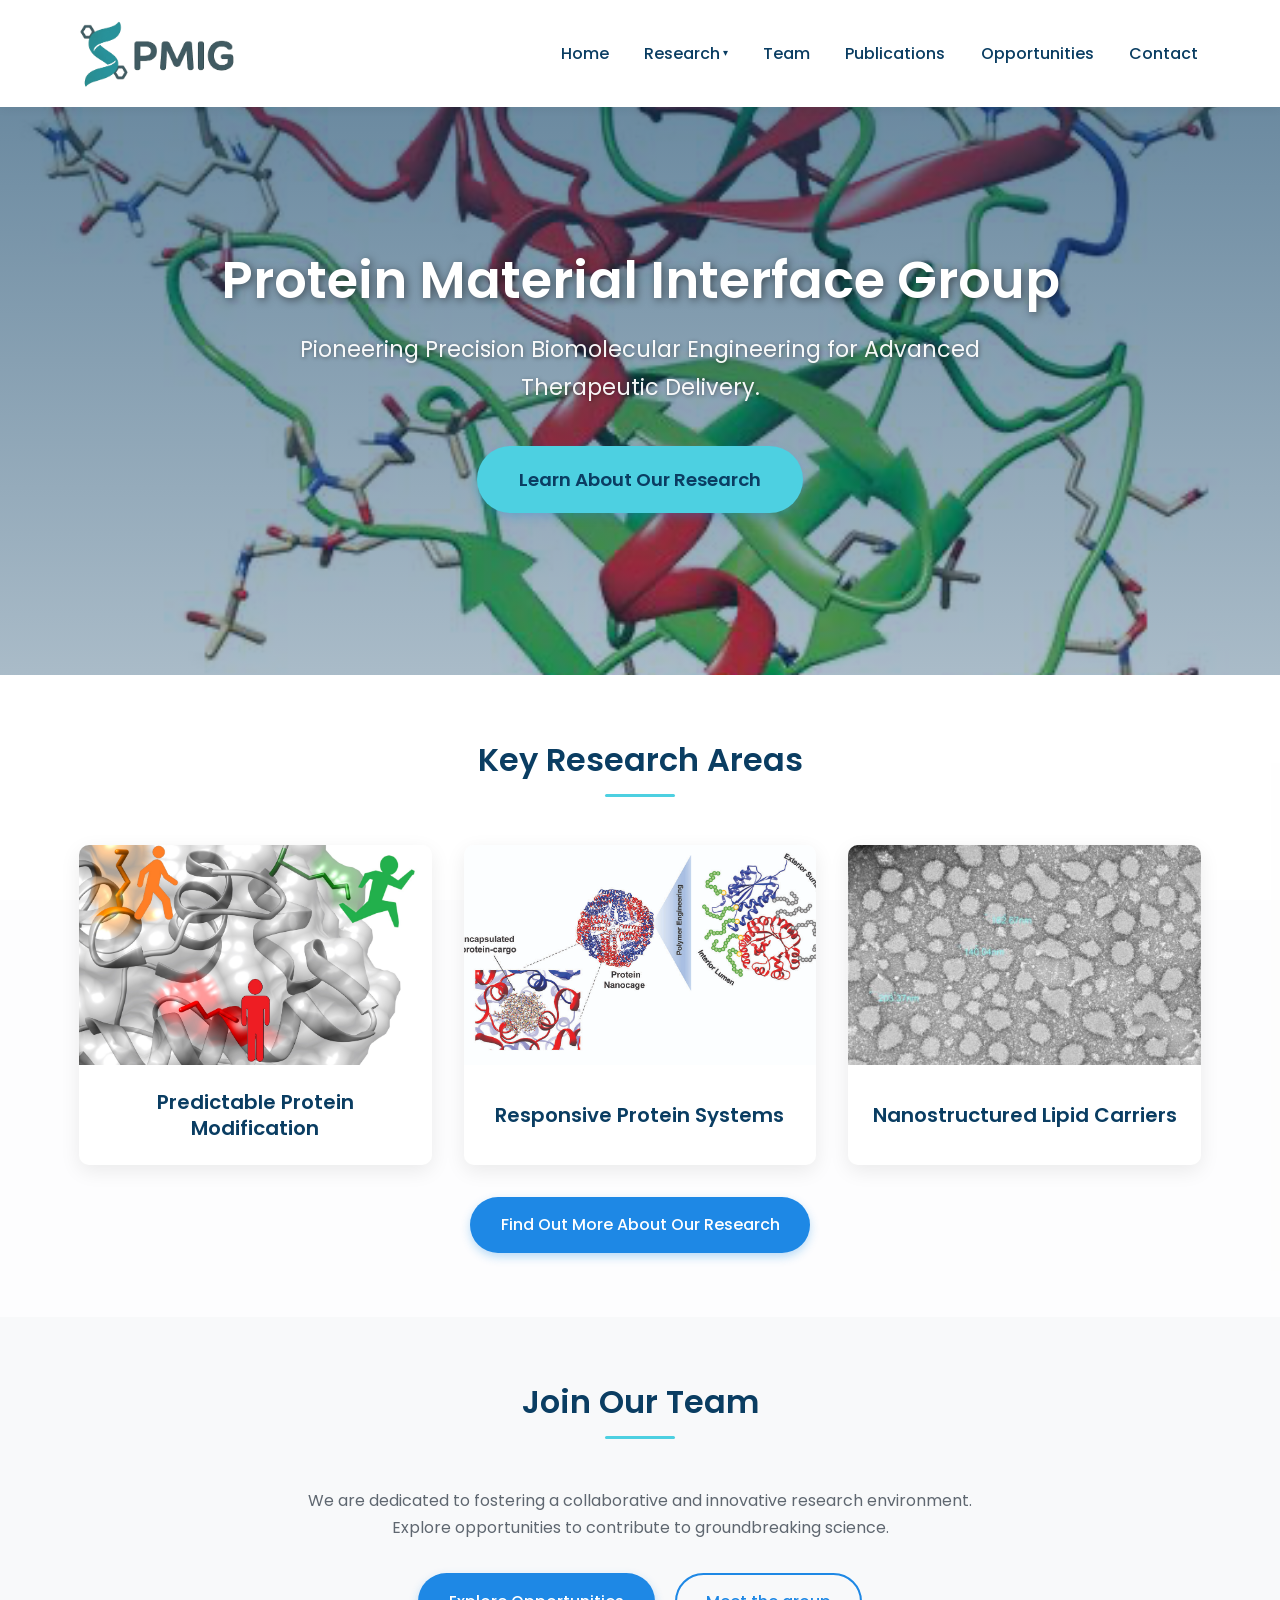
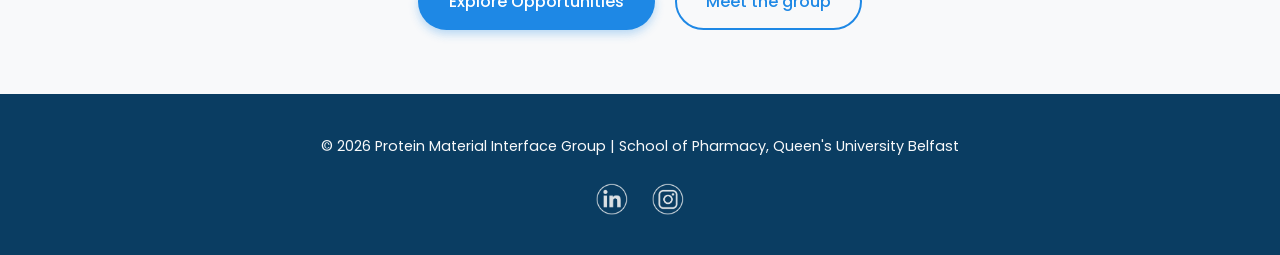
==== index.html @ e88951de "Update index.html" ====
<!DOCTYPE html>
<html lang="en">
<head>
    <meta charset="UTF-8">
    <meta name="viewport" content="width=device-width, initial-scale=1.0">
    <title>Protein Material Interface Group</title>
    <link href="https://fonts.googleapis.com/css2?family=Poppins:wght@400;500;600;700&display=swap" rel="stylesheet">
    
   <link rel="shortcut icon" type="image/ico" href="images/favicon.ico"/>
    
    <link rel="stylesheet" href="style.css">
</head>
<body class="homepage-body">
    <header class="site-header">
    <div class="container">
        <a href="index.html" class="logo">
    <img src="images/PMIG Logo Colour.png" alt="PMIG - Protein-Material Interface Group Logo">
</a>
        <nav class="main-nav">
    <ul>
        <li><a href="index.html">Home</a></li>
        <li class="nav-item-has-dropdown">
            <a href="research/index.html">Research <span class="dropdown-arrow">▾</span></a>
            <ul class="dropdown-menu">
                <li><a href="research/collaborations.html">Collaborations</a></li>
            </ul>
        </li>
        <li><a href="team.html">Team</a></li>
        <li><a href="publications.html">Publications</a></li>
        <li><a href="opportunities.html">Opportunities</a></li>
        <li><a href="contact.html">Contact</a></li>
    </ul>
</nav>
        <button class="mobile-menu-toggle" aria-label="Toggle menu" aria-expanded="false">☰</button>
    </div>
</header>

    <main>
        <section class="hero-landing">
            <div class="hero-landing-content container">
                <h1>Protein Material Interface Group</h1>
                <p>Pioneering Precision Biomolecular Engineering for Advanced Therapeutic Delivery.</p>
                <a href="research/index.html" class="btn hero-cta">Learn About Our Research</a>
            </div>
        </section>

        <section class="section research-highlights">
            <div class="container">
                <h2 class="section-title">Key Research Areas</h2>
                <div class="grid grid-cols-3 research-highlight-grid">
                    <div class="research-highlight-card">
                        <img src="images/research-highlight-bioconjugation.jpg" alt="Predictable Protein-Polymer Bioconjugation illustration">
                        <h3>Predictable Protein Modification</h3>
                    </div>
                    <div class="research-highlight-card">
                        <img src="images/research-highlight-responsive.jpg" alt="Responsive Protein Systems illustration">
                        <h3>Responsive Protein Systems</h3>
                    </div>
                    <div class="research-highlight-card">
                        <img src="images/research-highlight-nanocarriers.jpg" alt="Nanostructured Therapeutic Carriers illustration">
                        <h3>Nanostructured Lipid Carriers</h3>
                    </div>
                </div>
                <div class="text-center mt-2">
                    <a href="research/index.html" class="btn">Find Out More About Our Research</a>
                </div>
            </div>
        </section>
        
        <section class="section section-bg-alt">
            <div class="container text-center">
                <h2 class="section-title">Join Our Team</h2>
                <p style="max-width: 700px; margin-left: auto; margin-right: auto; margin-bottom: 2rem;">
                    We are dedicated to fostering a collaborative and innovative research environment. Explore opportunities to contribute to groundbreaking science.
                </p>
                <a href="opportunities.html" class="btn">Explore Opportunities</a>
                <a href="team.html" class="btn btn-outline" style="margin-left: 1rem;">Meet the group</a>
            </div>
        </section>


    </main>

    <footer class="site-footer">
    <div class="container">
        <p>© <span id="currentYear"></span> Protein Material Interface Group | School of Pharmacy, Queen's University Belfast</p>
        <div class="social-links">
            <a href="https://www.linkedin.com/in/sheilizacarmali/" target="_blank" rel="noopener noreferrer" aria-label="LinkedIn Profile">
                <img src="images/linkedin.png" alt="LinkedIn">
            </a>
            <a href="https://www.instagram.com/" target="_blank" rel="noopener noreferrer" aria-label="Instagram Profile">
                <img src="images/instagram.png" alt="Instagram">
            </a>
            <!-- Add more social links here if needed -->
        </div>
    </div>
</footer>
    <script src="script.js"></script>
    <script>document.getElementById('currentYear').textContent = new Date().getFullYear();</script>
</body>
</html>
---- style.css ----
/* --- Global Styles --- */
:root {
    --primary-color: #0a3d62; /* Deep, sophisticated blue */
    --secondary-color: #1e88e5; /* Brighter blue for accents and links */
    --accent-color: #4dd0e1; /* Light, vibrant teal for highlights */
    --light-bg: #f8f9fa;
    --dark-text: #343a40;
    --medium-text: #5f6770;
    --light-text: #ffffff;
    --border-color: #e0e0e0;
    --card-shadow: 0 6px 20px rgba(0, 0, 0, 0.08);
    --card-hover-shadow: 0 10px 30px rgba(0, 0, 0, 0.12);
    --font-main: 'Poppins', 'Segoe UI', Tahoma, Geneva, Verdana, sans-serif;
}

* {
    margin: 0;
    padding: 0;
    box-sizing: border-box;
}

html {
    scroll-behavior: smooth;
    font-size: 16px; /* Base font size */
}

body {
    font-family: var(--font-main);
    line-height: 1.7;
    color: var(--dark-text);
    background-color: var(--light-bg); /* Default background for most pages */
    display: flex;
    flex-direction: column;
    min-height: 100vh;
}

.container {
    width: 90%;
    max-width: 1200px;
    margin: 0 auto;
    padding: 0 15px;
}

h1, h2, h3, h4 {
    color: var(--primary-color);
    margin-bottom: 1rem;
    line-height: 1.3;
    font-weight: 600;
}

h1 { font-size: 2.8rem; }
h2 { font-size: 2.2rem; }
h3 { font-size: 1.6rem; }
h4 { font-size: 1.2rem; }

p {
    margin-bottom: 1rem;
    color: var(--medium-text);
}

a {
    color: var(--secondary-color);
    text-decoration: none;
    transition: color 0.3s ease;
}

a:hover {
    color: var(--accent-color);
}

ul {
    list-style: none;
}

img {
    max-width: 100%;
    height: auto;
    display: block;
}

.btn {
    display: inline-block;
    padding: 0.8rem 1.8rem;
    background-color: var(--secondary-color);
    color: var(--light-text);
    border-radius: 50px;
    font-weight: 500;
    transition: background-color 0.3s ease, transform 0.2s ease, box-shadow 0.2s ease;
    box-shadow: 0 4px 10px rgba(30, 136, 229, 0.3);
    border: 2px solid transparent;
}

.btn:hover {
    background-color: var(--accent-color);
    color: var(--primary-color);
    transform: translateY(-2px);
    box-shadow: 0 6px 15px rgba(77, 208, 225, 0.4);
}

.btn-outline {
    background-color: transparent;
    color: var(--secondary-color);
    border: 2px solid var(--secondary-color);
    box-shadow: none;
}
.btn-outline:hover {
    background-color: var(--secondary-color);
    color: var(--light-text);
    border-color: var(--secondary-color);
}

/* --- Page Specific Body Backgrounds --- */
body.homepage-body {
    background-image: url('page-background.jpg');
    background-size: cover;
    background-position: center center;
    background-attachment: fixed;
    background-repeat: no-repeat;
}
body.homepage-body::before {
    content: '';
    position: fixed;
    top: 0; left: 0; right: 0; bottom: 0;
    background-color: rgba(255, 255, 255, 0.85);
    z-index: -1;
}

body.team-page-body {
    background-image: url('team-page-background.jpg');
    background-size: cover;
    background-position: center center;
    background-attachment: fixed;
    background-repeat: no-repeat;
}
body.team-page-body::before {
    content: '';
    position: fixed;
    top: 0; left: 0; right: 0; bottom: 0;
    background-color: rgba(255, 255, 255, 0.5); /* Slightly different opacity for variety */
    z-index: -1;
}

body.collaborations-page-body {
    /* background-image: url('collaborations-bg.jpg'); */ /* Example, enable if needed */
    /* background-size: cover; */
    /* background-position: center; */
    /* background-attachment: fixed; */
}
/* body.collaborations-page-body::before {
    content: '';
    position: fixed;
    top: 0; left: 0; right: 0; bottom: 0;
    background-color: rgba(255, 255, 255, 0.92); 
    z-index: -1;
} */


/* --- Header --- */
.site-header {
    background-color: var(--light-text);
    padding: 1rem 0;
    position: fixed;
    top: 0;
    left: 0;
    width: 100%;
    z-index: 1000;
    box-shadow: 0 2px 10px rgba(0, 0, 0, 0.05);
    transition: padding 0.3s ease, background-color 0.3s ease;
}

.site-header.scrolled {
    padding: 0.75rem 0;
    background-color: rgba(255, 255, 255, 0.95);
    backdrop-filter: blur(5px);
}

.site-header .container {
    display: flex;
    justify-content: space-between;
    align-items: center;
}

.logo {
    /* Remove text-specific styles if any were there before */
    /* font-size: 1.8rem; */ /* No longer needed for image */
    /* font-weight: 700; */   /* No longer needed for image */
    /* color: var(--primary-color); */ /* No longer needed for image */
    
    display: inline-block; /* Or block, or flex depending on desired behavior */
    text-decoration: none; /* Ensure no underline on the link */
    flex-shrink: 0; /* Prevent logo from shrinking if in a flex container */
}

.logo img {
    height: 75px; /* SET YOUR DESIRED LOGO HEIGHT HERE */
    width: auto;   /* Let width adjust automatically to maintain aspect ratio */
    display: block; /* Removes any extra space below the image if it's inline */
    vertical-align: middle; /* Good practice if there was text next to it, less critical here */
}

/* --- Main Navigation & Dropdown --- */
.main-nav ul {
    display: flex;
    gap: 1.8rem; /* Adjusted gap for potentially more items */
    align-items: center;
    list-style: none;
    padding: 0;
    margin: 0;
}

.main-nav li {
    position: relative; /* For dropdown positioning */
}

.main-nav a {
    font-weight: 500;
    color: var(--primary-color);
    padding: 0.5rem 0.2rem; /* Slight horizontal padding for main links */
    position: relative;
    text-decoration: none;
}

.nav-item-has-dropdown > a { /* Target only the parent link of a dropdown */
    display: flex;
    align-items: center;
}

.dropdown-arrow {
    font-size: 0.65em; /* Smaller arrow */
    margin-left: 0.3em;
    transition: transform 0.3s ease;
    line-height: 1; /* Ensure it doesn't affect line height */
}

.main-nav a::after {
    content: '';
    position: absolute;
    bottom: 0;
    left: 0;
    width: 0;
    height: 2px;
    background-color: var(--accent-color);
    transition: width 0.3s ease;
}

.main-nav a:hover::after,
.main-nav a.active::after {
    width: 100%;
}
.main-nav a.active {
    color: var(--secondary-color);
}

.dropdown-menu {
    display: none; /* Hidden by default */
    position: absolute;
    top: 100%; /* Position below the parent li */
    left: 0;
    background-color: var(--light-text);
    min-width: 220px; /* Adjust width as needed */
    box-shadow: 0 5px 15px rgba(0, 0, 0, 0.08);
    border-radius: 0 0 6px 6px;
    z-index: 1001;
    padding: 0.5rem 0;
    list-style: none;
    opacity: 0;
    transform: translateY(8px); /* Start slightly below for effect */
    visibility: hidden;
    transition: opacity 0.25s ease-out, transform 0.25s ease-out, visibility 0s 0.25s;
}

.nav-item-has-dropdown:hover .dropdown-menu,
.nav-item-has-dropdown:focus-within .dropdown-menu {
    display: block; /* Or keep using visibility if you prefer */
    opacity: 1;
    transform: translateY(0);
    visibility: visible;
    transition-delay: 0s;
}

.nav-item-has-dropdown:hover .dropdown-arrow {
    transform: rotate(180deg);
}

.dropdown-menu li {
    width: 100%;
}

.dropdown-menu a {
    display: block;
    padding: 0.7rem 1.2rem;
    color: var(--primary-color);
    font-weight: 500;
    white-space: nowrap;
    transition: background-color 0.2s ease, color 0.2s ease;
}
.dropdown-menu a:hover {
    background-color: var(--light-bg);
    color: var(--secondary-color);
}
.dropdown-menu a::after { /* Remove main nav underline effect from dropdown links */
    display: none;
}

.mobile-menu-toggle {
    display: none;
    font-size: 1.8rem;
    color: var(--primary-color);
    background: none;
    border: none;
    cursor: pointer;
}

/* --- Main Content Area --- */
main {
    flex-grow: 1;
    padding-top: 85px; /* Slightly increased to ensure clearance from fixed header */
}

.page-title {
    font-size: 2.5rem;
    color: var(--primary-color);
    text-align: center;
    margin-bottom: 1rem;
    padding-top: 2rem;
}
.page-subtitle {
    text-align: center;
    color: var(--medium-text);
    font-size: 1.1rem;
    max-width: 700px;
    margin: 0 auto 3rem auto; /* Reduced bottom margin */
}

.section {
    padding: 4rem 0;
}
.section-bg {
    background-color: #ffffff;
}
.section-bg-alt {
    background-color: rgba(248, 249, 250, 0.92);
}

.section-title {
    text-align: center;
    margin-bottom: 3rem;
    position: relative;
    padding-bottom: 1rem;
    font-size: 2rem;
}
.section-title::after {
    content: '';
    position: absolute;
    bottom: 0;
    left: 50%;
    transform: translateX(-50%);
    width: 70px;
    height: 3px;
    background-color: var(--accent-color);
    border-radius: 2px;
}

/* --- Footer --- */
.site-footer {
    background-color: var(--primary-color);
    color: var(--light-bg);
    padding: 2.5rem 0;
    text-align: center;
}
.site-footer p {
    color: var(--light-bg);
    margin-bottom: 0.5rem;
    font-size: 0.9rem;
}
.site-footer a {
    color: var(--accent-color);
    text-decoration: none;
}
.site-footer a:hover {
    color: var(--light-text);
    text-decoration: underline;
}
.social-links {
    margin-top: 1.5rem;
    display: flex;
    justify-content: center;
    align-items: center;
    gap: 1.5rem;
}
.social-links a {
    display: inline-block;
    transition: transform 0.3s ease, opacity 0.3s ease;
    opacity: 0.9;
}
.social-links a:hover {
    transform: scale(1.1);
    opacity: 1;
    text-decoration: none;
}
.social-links img {
    width: 32px;
    height: 32px;
    vertical-align: middle;
}

/* --- Homepage Specific --- */
.hero-landing {
    height: 75vh;
    min-height: 500px;
    background-image: url('images/banner.png');
    background-size: cover;
    background-position: center center;
    display: flex;
    align-items: center;
    justify-content: center;
    text-align: center;
    position: relative;
    color: var(--light-text);
    margin-top: -85px; /* Match main's padding-top */
    padding-top: 85px; /* Match main's padding-top */
}
.hero-landing::after {
    content: '';
    position: absolute;
    top: 0; left: 0; right: 0; bottom: 0;
    background: linear-gradient(rgba(10, 61, 98, 0.65), rgba(10, 61, 98, 0.35));
    z-index: 1;
}
.hero-landing-content {
    position: relative;
    z-index: 2;
    padding: 2rem;
}
.hero-landing h1 {
    font-size: 3.2rem;
    color: var(--light-text);
    text-shadow: 2px 2px 8px rgba(0, 0, 0, 0.5);
    margin-bottom: 1rem;
}
.hero-landing p {
    font-size: 1.4rem;
    color: rgba(255, 255, 255, 0.95);
    text-shadow: 1px 1px 4px rgba(0, 0, 0, 0.4);
    margin-bottom: 2.5rem;
    max-width: 750px;
    margin-left: auto;
    margin-right: auto;
}
.hero-cta {
    padding: 1rem 2.5rem;
    font-size: 1.15rem;
    background-color: var(--accent-color);
    color: var(--primary-color);
    font-weight: 600;
}
.hero-cta:hover {
    background-color: var(--light-text);
    box-shadow: 0 8px 20px rgba(255, 255, 255, 0.3);
}

.research-highlights {
    padding: 4rem 0;
    background-color: rgba(255, 255, 255, 0.7);
}
.research-highlights .section-title { margin-bottom: 3rem; }
.research-highlight-grid { gap: 2rem; }
.research-highlight-card {
    background-color: #fff;
    border-radius: 10px;
    text-align: center;
    padding: 0;
    box-shadow: var(--card-shadow);
    transition: transform 0.3s ease, box-shadow 0.3s ease;
    overflow: hidden;
    display: flex;
    flex-direction: column;
}
.research-highlight-card:hover {
    transform: translateY(-8px);
    box-shadow: var(--card-hover-shadow);
}
.research-highlight-card img {
    width: 100%;
    height: 220px;
    object-fit: cover;
}
.research-highlight-card h3 {
    color: var(--primary-color);
    font-size: 1.25rem;
    padding: 1.5rem 1rem;
    margin: 0;
    flex-grow: 1;
    display: flex;
    align-items: center;
    justify-content: center;
    min-height: 80px;
}
.research-highlights .btn-primary-outline {
    padding: 0.9rem 2.2rem;
    font-size: 1.05rem;
    border-color: var(--primary-color);
    color: var(--primary-color);
    font-weight: 500;
}
.research-highlights .btn-primary-outline:hover {
    background-color: var(--primary-color);
    color: var(--light-text);
}

/* --- Funders Section --- */
.funders-section {
    padding-top: 1rem;
    padding-bottom: 3rem;
}
.funders-section .section-title { margin-bottom: 1rem; }
.funder-logos {
    display: flex;
    flex-wrap: wrap;
    justify-content: center;
    align-items: center;
    gap: 2.5rem;
    margin-top: 2rem;
}
.funder-logo-item img {
    max-height: 70px;
    max-width: 180px;
    width: auto;
    height: auto;
    opacity: 0.85;
    transition: opacity 0.3s ease, transform 0.3s ease;
}
.funder-logo-item a:hover img, .funder-logo-item img:hover {
    opacity: 1;
    transform: scale(1.05);
}

/* --- Cards (General) --- */
.card {
    background-color: #fff;
    border-radius: 10px;
    box-shadow: var(--card-shadow);
    padding: 2rem;
    transition: transform 0.3s ease, box-shadow 0.3s ease;
    height: 100%;
    display: flex; /* Added for consistent internal flex behavior */
    flex-direction: column; /* Added for consistent internal flex behavior */
}
.card:hover {
    transform: translateY(-5px);
    box-shadow: var(--card-hover-shadow);
}
.card h3 { color: var(--secondary-color); margin-top: 0; }

/* --- Grid Layout (General) --- */
.grid { display: grid; gap: 2rem; }
.grid-cols-1 { grid-template-columns: 1fr; }
.grid-cols-2 { grid-template-columns: repeat(2, 1fr); }
.grid-cols-3 { grid-template-columns: repeat(3, 1fr); }

/* --- Research Page Specific --- */
.research-area {
    margin-bottom: 1.5rem; /* Reduced margin */
    padding: 2rem;
    background-color: #fff;
    border-radius: 8px;
    box-shadow: var(--card-shadow);
}
.research-area h3 {
    color: var(--secondary-color);
    border-bottom: 2px solid var(--accent-color);
    padding-bottom: 0.5rem;
    margin-bottom: 1.5rem;
}
.research-area ul { list-style: disc; padding-left: 1.5rem; }
.research-area li { margin-bottom: 0.5rem; color: var(--medium-text); }

/* --- Team Page Specific --- */
.pi-section-wrapper {
    position: relative;
    margin-bottom: 0rem;
    margin-top: -10rem; /* Reduced margin */
}
.pi-banner {
    height: 250px;
    background-image: url('pi_profile_banner.jpg');
    background-size: cover;
    background-position: center;
    border-radius: 12px;
    margin-bottom: -100px;
}
.pi-card-container {
    display: flex;
    justify-content: center;
    position: relative;
    padding: 0 1rem;
}
.team-member-card.pi-profile {
    background-color: #fff;
    border-radius: 10px;
    box-shadow: 0 10px 30px rgba(0, 0, 0, 0.1);
    padding: 2rem;
    display: flex;
    flex-direction: column;
    align-items: center;
    text-align: center;
    max-width: 900px;
    width: 90%;
    border: 1px solid var(--border-color);
}
.pi-profile-image {
    width: 180px; height: 180px;
    border-radius: 50%;
    object-fit: cover;
    border: 5px solid var(--light-text);
    box-shadow: 0 4px 15px rgba(0,0,0,0.15);
    margin-bottom: 1.5rem;
    flex-shrink: 0;
}
.pi-profile-details { width: 100%; }
.pi-profile-details h3 { color: var(--primary-color); margin-bottom: 0.5rem; }
.pi-profile-details .role {
    color: var(--secondary-color);
    font-weight: 500;
    margin-bottom: 1rem;
    font-size: 1.1rem;
}
.pi-profile-details p { text-align: left; margin-bottom: 0.8rem; }
.pi-profile-details p strong { color: var(--primary-color); }

.section-title-left-aligned {
    text-align: left;
    font-size: 1.8rem;
    padding-bottom: 0.8rem;
    margin-bottom: 2rem;
    position: relative;
}
.section-title-left-aligned::after {
    content: '';
    position: absolute;
    bottom: 0; left: 0;
    transform: translateX(0);
    width: 60px; height: 3px;
    background-color: var(--accent-color);
    border-radius: 2px;
}

.team-grid {} /* Uses general .grid */
.team-member-card {
    /* Basic styles are from .card */
    text-align: center; /* Ensures content within is centered if not overridden */
}
.team-member-card img { /* For PhD, Visitor, Alumni images */
    width: 150px; height: 150px;
    border-radius: 50%;
    object-fit: cover;
    margin: 0 auto 1.2rem auto;
    border: 3px solid var(--accent-color);
}
.team-member-card h4 { /* Name */
    color: var(--primary-color);
    font-size: 1.2rem;
    margin-bottom: 0.3rem;
}
.team-member-card .role {
    color: var(--secondary-color);
    font-style: italic;
    font-size: 0.95rem;
    margin-bottom: 0.8rem;
}
.team-member-card p:not(.role) { /* Description */
    font-size: 0.9rem;
    color: var(--medium-text);
    flex-grow: 1;
    margin-bottom: 0;
}
.alumni-card .role { font-size: 0.9rem; color: var(--medium-text); font-style: normal; }
.alumni-card p:not(.role) { font-size: 0.85rem; }

.placeholder-card {
    display: flex;
    align-items: center;
    justify-content: center;
    color: var(--medium-text);
    font-style: italic;
    border: 2px dashed var(--border-color);
    background-color: var(--light-bg);
    min-height: 250px;
}
.placeholder-card p { color: var(--medium-text); }

/* --- Publications Page Specific --- */
.publication-item {
    background-color: #fff;
    padding: 1.5rem 2rem;
    margin-bottom: 1.5rem;
    border-radius: 8px;
    border-left: 5px solid var(--secondary-color);
    box-shadow: var(--card-shadow);
    display: flex;
    gap: 1.5rem;
    align-items: flex-start;
}
.publication-item:hover { box-shadow: var(--card-hover-shadow); }
.publication-details { flex-grow: 1; flex-basis: 70%; }
.publication-item h4 { color: var(--primary-color); margin-bottom: 0.5rem; font-size: 1.2rem; }
.publication-authors { font-style: italic; color: var(--medium-text); margin-bottom: 0.25rem; font-size: 0.95rem; }
.publication-journal { font-weight: 600; color: var(--secondary-color); font-size: 1rem; margin-bottom: 0.75rem; }
.publication-year { font-weight: normal; color: var(--medium-text); font-size: 0.9rem; }
.publication-summary { font-size: 0.9rem; color: var(--dark-text); line-height: 1.6; margin-bottom: 0.75rem; }
.publication-link { display: inline-block; margin-top: 0.5rem; font-weight: 500; font-size: 0.9rem; }
.publication-image-placeholder {
    flex-shrink: 0;
    flex-basis: 25%;
    max-width: 200px;
    padding: 0.5rem;
    background-color: var(--light-bg);
    border-radius: 6px;
    border: 1px solid var(--border-color);
    display: flex;
    align-items: center;
    justify-content: center;
}
.publication-image-placeholder img { max-width: 100%; height: auto; border-radius: 4px; }

/* --- Collaborations Page Specific --- */
.collaboration-category-title { font-size: 1.8rem; margin-bottom: 2rem; }
.collaboration-grid {}
.collaboration-card { /* Inherits from .card */ }
.collaboration-card-header {
    display: flex;
    align-items: center;
    gap: 1.5rem;
    margin-bottom: 1.5rem;
    border-bottom: 1px solid var(--border-color);
    padding-bottom: 1.5rem;
}
.collaboration-logo {
    width: 80px; height: 80px;
    object-fit: contain;
    flex-shrink: 0;
    border-radius: 6px;
}
.collaboration-card-header h4 { color: var(--primary-color); font-size: 1.3rem; margin-bottom: 0.25rem; }
.collaboration-institution { font-size: 0.95rem; color: var(--secondary-color); font-style: italic; }
.collaboration-card-body { flex-grow: 1; display: flex; flex-direction: column; }
.collaboration-focus-title { font-weight: 600; color: var(--primary-color); margin-bottom: 0.5rem; font-size: 1rem; }
.collaboration-card-body p:not(.collaboration-focus-title) { font-size: 0.9rem; color: var(--medium-text); margin-bottom: 1rem; flex-grow: 1; }
.collaboration-card .btn-small {
    padding: 0.5rem 1.2rem;
    font-size: 0.85rem;
    margin-top: auto;
    align-self: flex-start;
}

/* --- Contact Page Specific --- */
.contact-grid { display: grid; grid-template-columns: repeat(auto-fit, minmax(300px, 1fr)); gap: 2rem; align-items: flex-start; }
.contact-details, .contact-form-container { background-color: #fff; padding: 2.5rem; border-radius: 8px; box-shadow: var(--card-shadow); }
.contact-details h3, .contact-form-container h3 { margin-top: 0; color: var(--secondary-color); font-size: 1.6rem; }
.contact-details ul li { margin-bottom: 1rem; display: flex; align-items: center; }
.contact-details ul li i { color: var(--accent-color); font-size: 1.5rem; margin-right: 1rem; width: 25px; text-align: center; }
.form-group { margin-bottom: 1.5rem; }
.form-group label { display: block; margin-bottom: 0.5rem; font-weight: 500; color: var(--primary-color); }
.form-group input, .form-group textarea {
    width: 100%; padding: 0.8rem 1rem;
    border: 1px solid var(--border-color);
    border-radius: 5px;
    font-family: var(--font-main); font-size: 1rem;
    transition: border-color 0.3s ease, box-shadow 0.3s ease;
}
.form-group input:focus, .form-group textarea:focus { outline: none; border-color: var(--secondary-color); box-shadow: 0 0 0 3px rgba(30, 136, 229, 0.15); }
.form-group textarea { min-height: 150px; resize: vertical; }

/* --- Utility Classes --- */
.text-center { text-align: center; }
.mb-0 { margin-bottom: 0 !important; }
.mt-2 { margin-top: 2rem !important; }

/* --- Responsive Design --- */
@media (max-width: 992px) {
    .grid-cols-3 { grid-template-columns: repeat(auto-fit, minmax(280px, 1fr)); }
    .hero-landing h1 { font-size: 2.8rem; }
    .hero-landing p { font-size: 1.2rem; }
    .pi-banner { height: 200px; margin-bottom: -80px; }
    .pi-profile-image { width: 150px; height: 150px; }
    .team-grid.grid-cols-3 { grid-template-columns: repeat(auto-fit, minmax(260px, 1fr)); }
}

@media (max-width: 768px) {
    html { font-size: 15px; }
    .grid-cols-2, .grid-cols-3 { grid-template-columns: 1fr; }
    
    .main-nav {
        display: none; flex-direction: column;
        position: absolute; top: 100%; left: 0;
        width: 100%;
        background-color: var(--light-text);
        box-shadow: 0 5px 10px rgba(0,0,0,0.1);
        padding: 1rem 0; border-top: 1px solid var(--border-color);
    }
    .main-nav.active { display: flex; }
    .main-nav ul { flex-direction: column; align-items: center; gap: 0; }
    .main-nav li { width: 100%; text-align: center; }
    .main-nav a { display: block; padding: 1rem; width: 100%; }
    .main-nav a::after { display: none; }
    .main-nav a:hover { background-color: var(--light-bg); }
    
    /* Mobile Dropdown Adjustments */
    .main-nav.active .nav-item-has-dropdown .dropdown-menu {
        position: static; display: block; opacity: 1; transform: none;
        box-shadow: none; border-radius: 0; min-width: auto;
        background-color: transparent; padding: 0 0 0 1rem; /* Indent */
    }
    .main-nav.active .nav-item-has-dropdown .dropdown-menu a {
        padding: 0.75rem 1rem; font-size: 0.95em; color: var(--medium-text);
    }
    .main-nav.active .nav-item-has-dropdown .dropdown-menu a:hover {
        color: var(--secondary-color); background-color: rgba(0,0,0,0.03);
    }
    .dropdown-arrow { /* Adjust or hide for mobile if needed */ }

    .mobile-menu-toggle { display: block; }

    .hero-landing { height: 65vh; min-height: 450px; }
    .hero-landing h1 { font-size: 2.2rem; }
    .hero-landing p { font-size: 1.1rem; }
    .research-highlight-card img { height: 200px; }
    .research-highlight-card h3 { font-size: 1.15rem; min-height: 70px; }

    .page-title { font-size: 2rem; }
    .page-subtitle { font-size: 1rem; }
    .section { padding: 3rem 0; }
    .section-title { font-size: 1.8rem; margin-bottom: 2rem;}
    
    .site-footer { padding: 2rem 0; }
    .social-links { margin-top: 1rem; gap: 1rem; }
    .social-links img { width: 28px; height: 28px; }
    
    .funder-logos { gap: 2rem; }
    .funder-logo-item img { max-height: 60px; max-width: 150px; }
    
    .pi-banner { height: 150px; margin-bottom: -60px; border-radius: 8px; }
    .team-member-card.pi-profile { width: 95%; padding: 1.5rem; }
    .pi-profile-image { width: 120px; height: 120px; border-width: 4px; }
    .pi-profile-details h3 { font-size: 1.5rem; }
    .pi-profile-details .role { font-size: 1rem; }
    .team-grid { grid-template-columns: 1fr; }
    .team-member-card img { width: 130px; height: 130px; }
    .section-title-left-aligned { font-size: 1.6rem; }

    .publication-item { flex-direction: column; gap: 1rem; padding: 1.2rem 1.5rem; }
    .publication-details { flex-basis: auto; }
    .publication-image-placeholder { flex-basis: auto; max-width: 100%; align-self: center; width: 70%; }
    .publication-item h4 { font-size: 1.1rem; }

    .collaboration-card-header { flex-direction: column; align-items: flex-start; text-align: left; gap: 0.75rem; }
    .collaboration-logo { width: 70px; height: 70px; margin-bottom: 0.5rem; }
    .collaboration-card-header h4 { font-size: 1.2rem; }
    .collaboration-grid { grid-template-columns: 1fr; }

    .contact-grid { grid-template-columns: 1fr; }
}

@media (max-width: 480px) { /* Very small screens */
    .funder-logos { gap: 1.5rem; flex-direction: column; }
    .funder-logo-item img { max-height: 50px; }
}
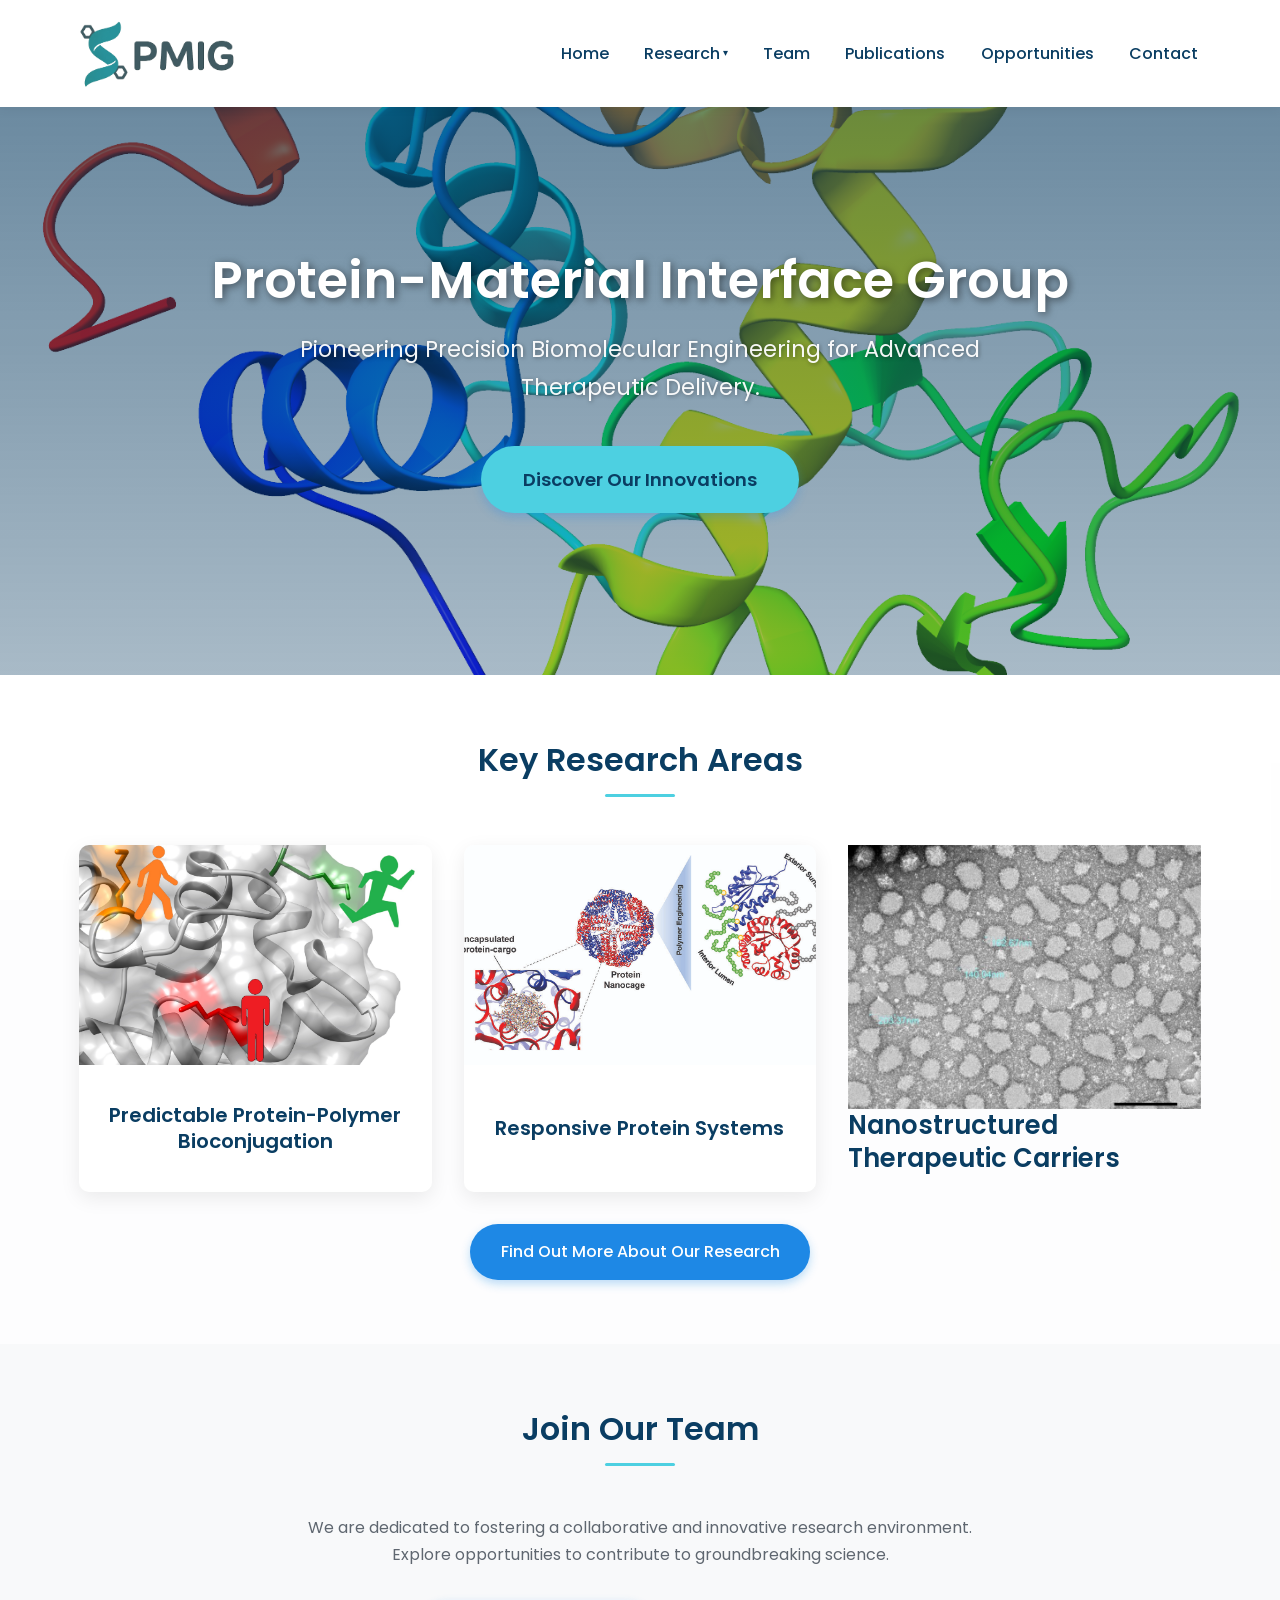
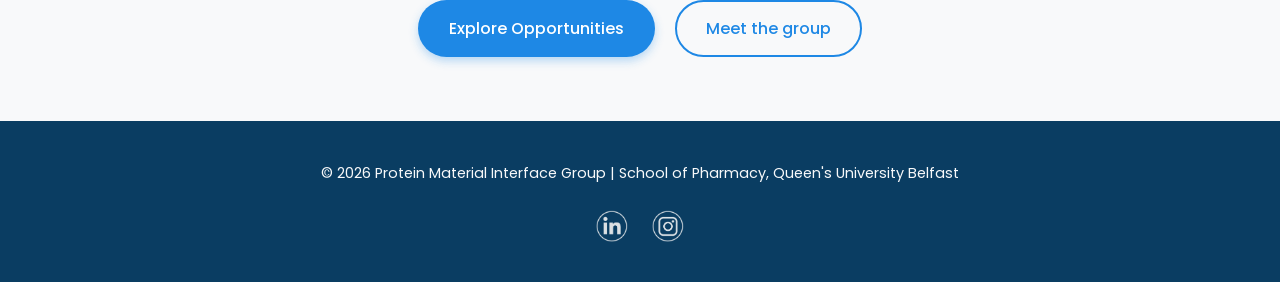
==== commit 04e80f8c: "updated banner" ====
--- a/index.html
+++ b/index.html
@@ -3,7 +3,7 @@
 <head>
     <meta charset="UTF-8">
     <meta name="viewport" content="width=device-width, initial-scale=1.0">
-    <title>Protein Material Interface Group</title>
+    <title>Protein-Material Interface Group</title>
     <link href="https://fonts.googleapis.com/css2?family=Poppins:wght@400;500;600;700&display=swap" rel="stylesheet">
     
    <link rel="shortcut icon" type="image/ico" href="images/favicon.ico"/>
@@ -38,9 +38,9 @@
     <main>
         <section class="hero-landing">
             <div class="hero-landing-content container">
-                <h1>Protein Material Interface Group</h1>
+                <h1>Protein-Material Interface Group</h1>
                 <p>Pioneering Precision Biomolecular Engineering for Advanced Therapeutic Delivery.</p>
-                <a href="research/index.html" class="btn hero-cta">Learn About Our Research</a>
+                <a href="research/index.html" class="btn hero-cta">Discover Our Innovations</a>
             </div>
         </section>
 
@@ -50,15 +50,15 @@
                 <div class="grid grid-cols-3 research-highlight-grid">
                     <div class="research-highlight-card">
                         <img src="images/research-highlight-bioconjugation.jpg" alt="Predictable Protein-Polymer Bioconjugation illustration">
-                        <h3>Predictable Protein Modification</h3>
+                        <h3>Predictable Protein-Polymer Bioconjugation</h3>
                     </div>
                     <div class="research-highlight-card">
                         <img src="images/research-highlight-responsive.jpg" alt="Responsive Protein Systems illustration">
                         <h3>Responsive Protein Systems</h3>
                     </div>
-                    <div class="research-highlight-card">
+                    <div class="images/research-highlight-card">
                         <img src="images/research-highlight-nanocarriers.jpg" alt="Nanostructured Therapeutic Carriers illustration">
-                        <h3>Nanostructured Lipid Carriers</h3>
+                        <h3>Nanostructured Therapeutic Carriers</h3>
                     </div>
                 </div>
                 <div class="text-center mt-2">
@@ -98,4 +98,4 @@
     <script src="script.js"></script>
     <script>document.getElementById('currentYear').textContent = new Date().getFullYear();</script>
 </body>
-</html>
+</html>
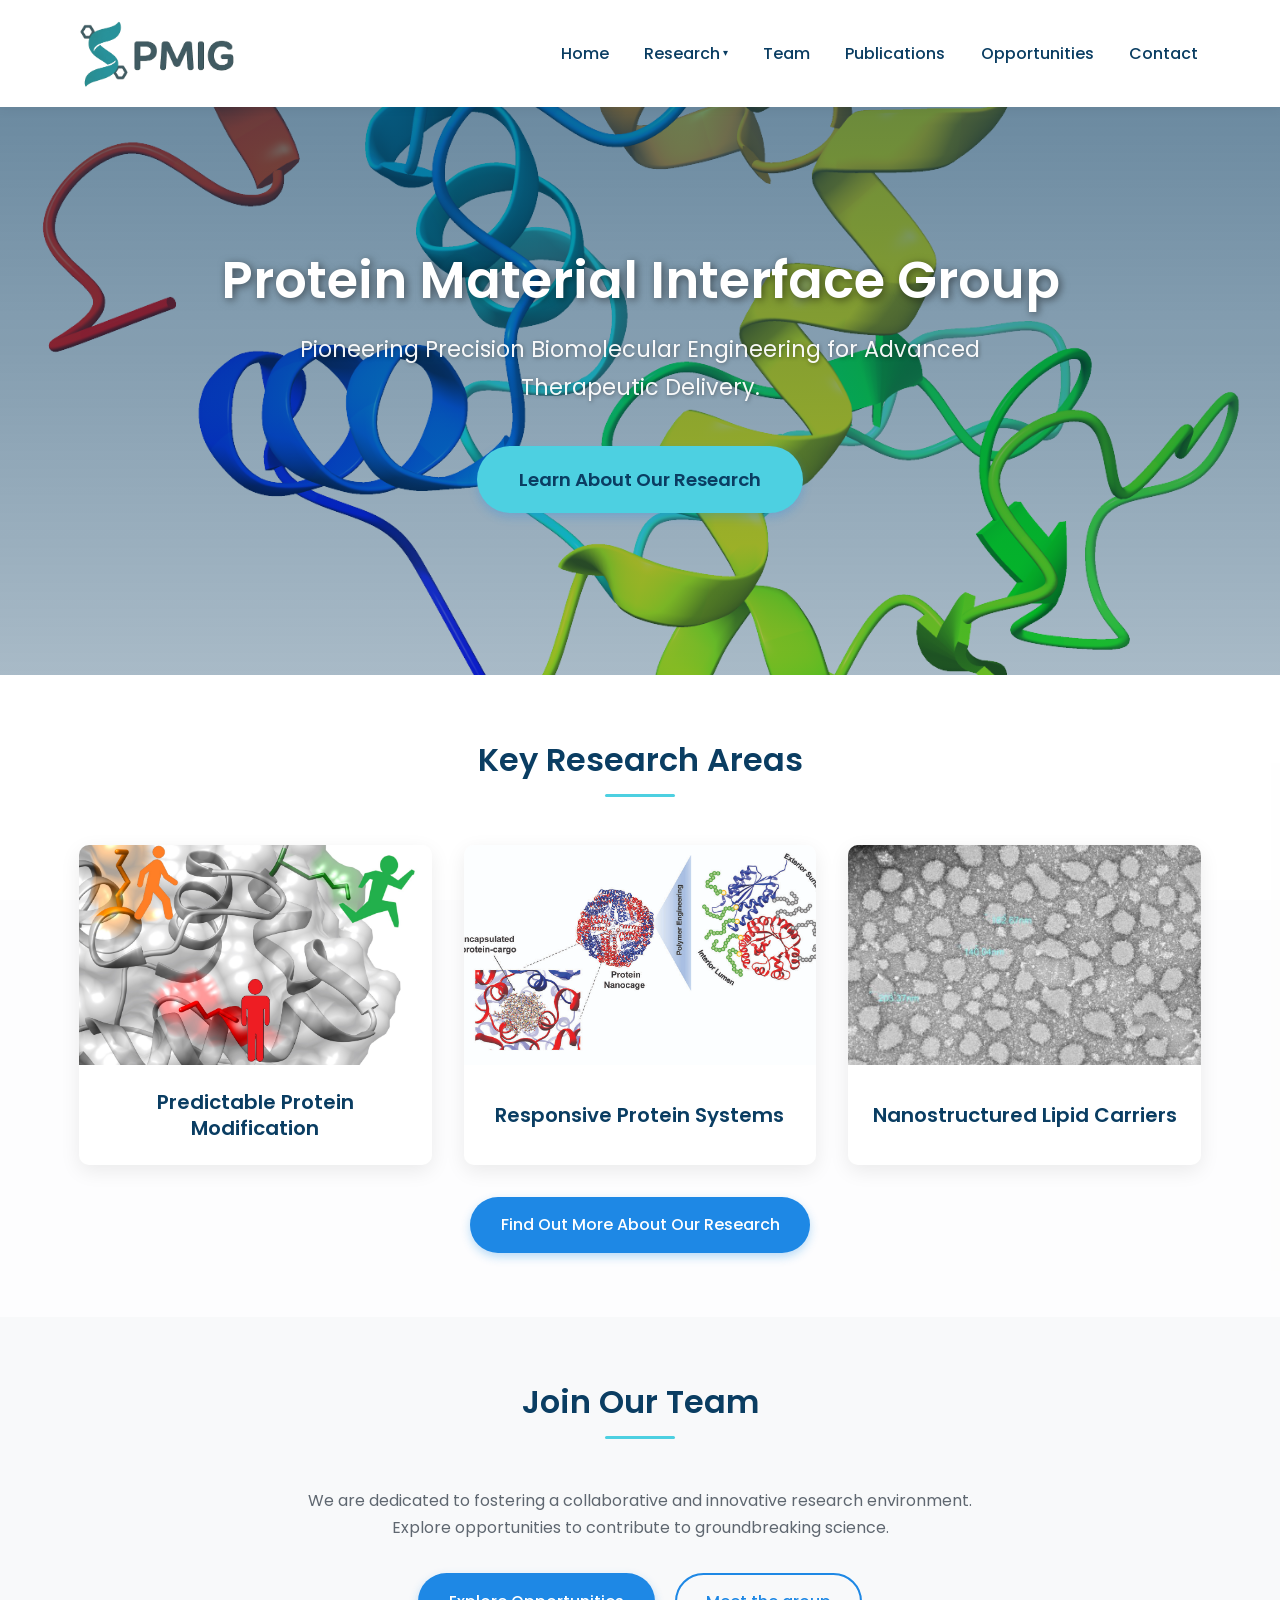
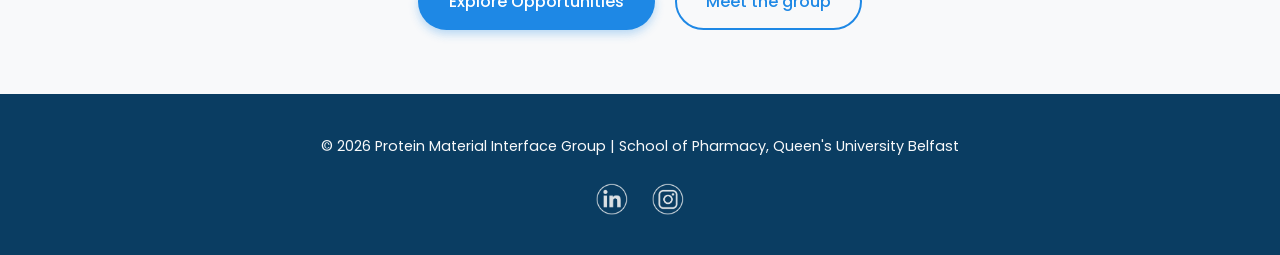
==== commit 8c03590f: "Merge branch 'main' of https://github.com/scarmali/my_website" ====
--- a/index.html
+++ b/index.html
@@ -3,7 +3,7 @@
 <head>
     <meta charset="UTF-8">
     <meta name="viewport" content="width=device-width, initial-scale=1.0">
-    <title>Protein-Material Interface Group</title>
+    <title>Protein Material Interface Group</title>
     <link href="https://fonts.googleapis.com/css2?family=Poppins:wght@400;500;600;700&display=swap" rel="stylesheet">
     
    <link rel="shortcut icon" type="image/ico" href="images/favicon.ico"/>
@@ -38,9 +38,9 @@
     <main>
         <section class="hero-landing">
             <div class="hero-landing-content container">
-                <h1>Protein-Material Interface Group</h1>
+                <h1>Protein Material Interface Group</h1>
                 <p>Pioneering Precision Biomolecular Engineering for Advanced Therapeutic Delivery.</p>
-                <a href="research/index.html" class="btn hero-cta">Discover Our Innovations</a>
+                <a href="research/index.html" class="btn hero-cta">Learn About Our Research</a>
             </div>
         </section>
 
@@ -50,15 +50,15 @@
                 <div class="grid grid-cols-3 research-highlight-grid">
                     <div class="research-highlight-card">
                         <img src="images/research-highlight-bioconjugation.jpg" alt="Predictable Protein-Polymer Bioconjugation illustration">
-                        <h3>Predictable Protein-Polymer Bioconjugation</h3>
+                        <h3>Predictable Protein Modification</h3>
                     </div>
                     <div class="research-highlight-card">
                         <img src="images/research-highlight-responsive.jpg" alt="Responsive Protein Systems illustration">
                         <h3>Responsive Protein Systems</h3>
                     </div>
-                    <div class="images/research-highlight-card">
+                    <div class="research-highlight-card">
                         <img src="images/research-highlight-nanocarriers.jpg" alt="Nanostructured Therapeutic Carriers illustration">
-                        <h3>Nanostructured Therapeutic Carriers</h3>
+                        <h3>Nanostructured Lipid Carriers</h3>
                     </div>
                 </div>
                 <div class="text-center mt-2">
@@ -98,4 +98,4 @@
     <script src="script.js"></script>
     <script>document.getElementById('currentYear').textContent = new Date().getFullYear();</script>
 </body>
-</html>+</html>
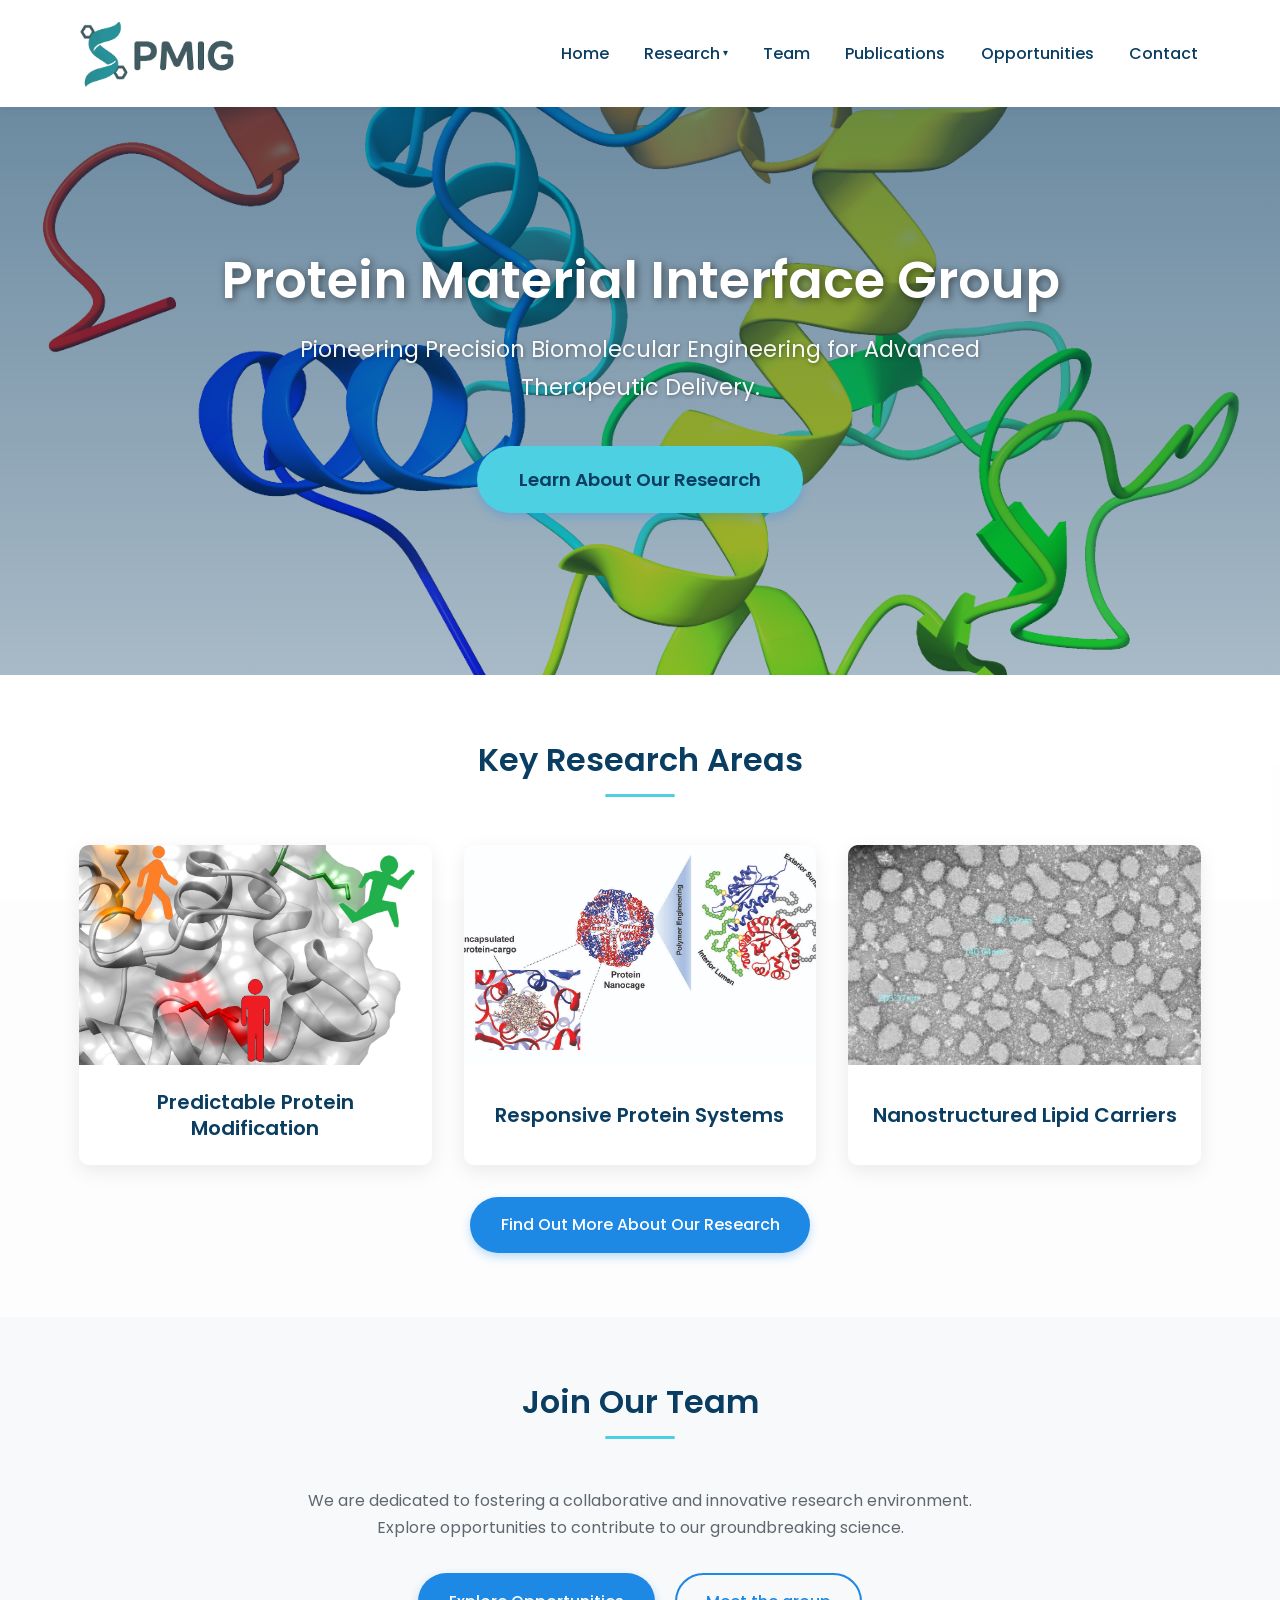
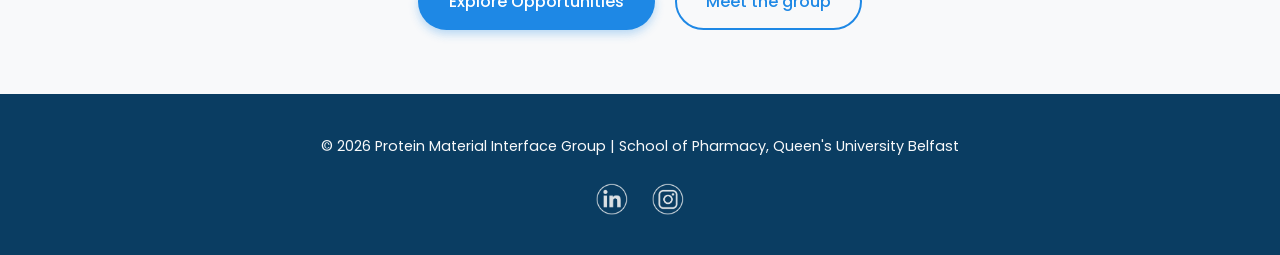
==== commit cf9625d3: "Update index.html" ====
--- a/index.html
+++ b/index.html
@@ -71,7 +71,7 @@
             <div class="container text-center">
                 <h2 class="section-title">Join Our Team</h2>
                 <p style="max-width: 700px; margin-left: auto; margin-right: auto; margin-bottom: 2rem;">
-                    We are dedicated to fostering a collaborative and innovative research environment. Explore opportunities to contribute to groundbreaking science.
+                    We are dedicated to fostering a collaborative and innovative research environment. Explore opportunities to contribute to our groundbreaking science.
                 </p>
                 <a href="opportunities.html" class="btn">Explore Opportunities</a>
                 <a href="team.html" class="btn btn-outline" style="margin-left: 1rem;">Meet the group</a>
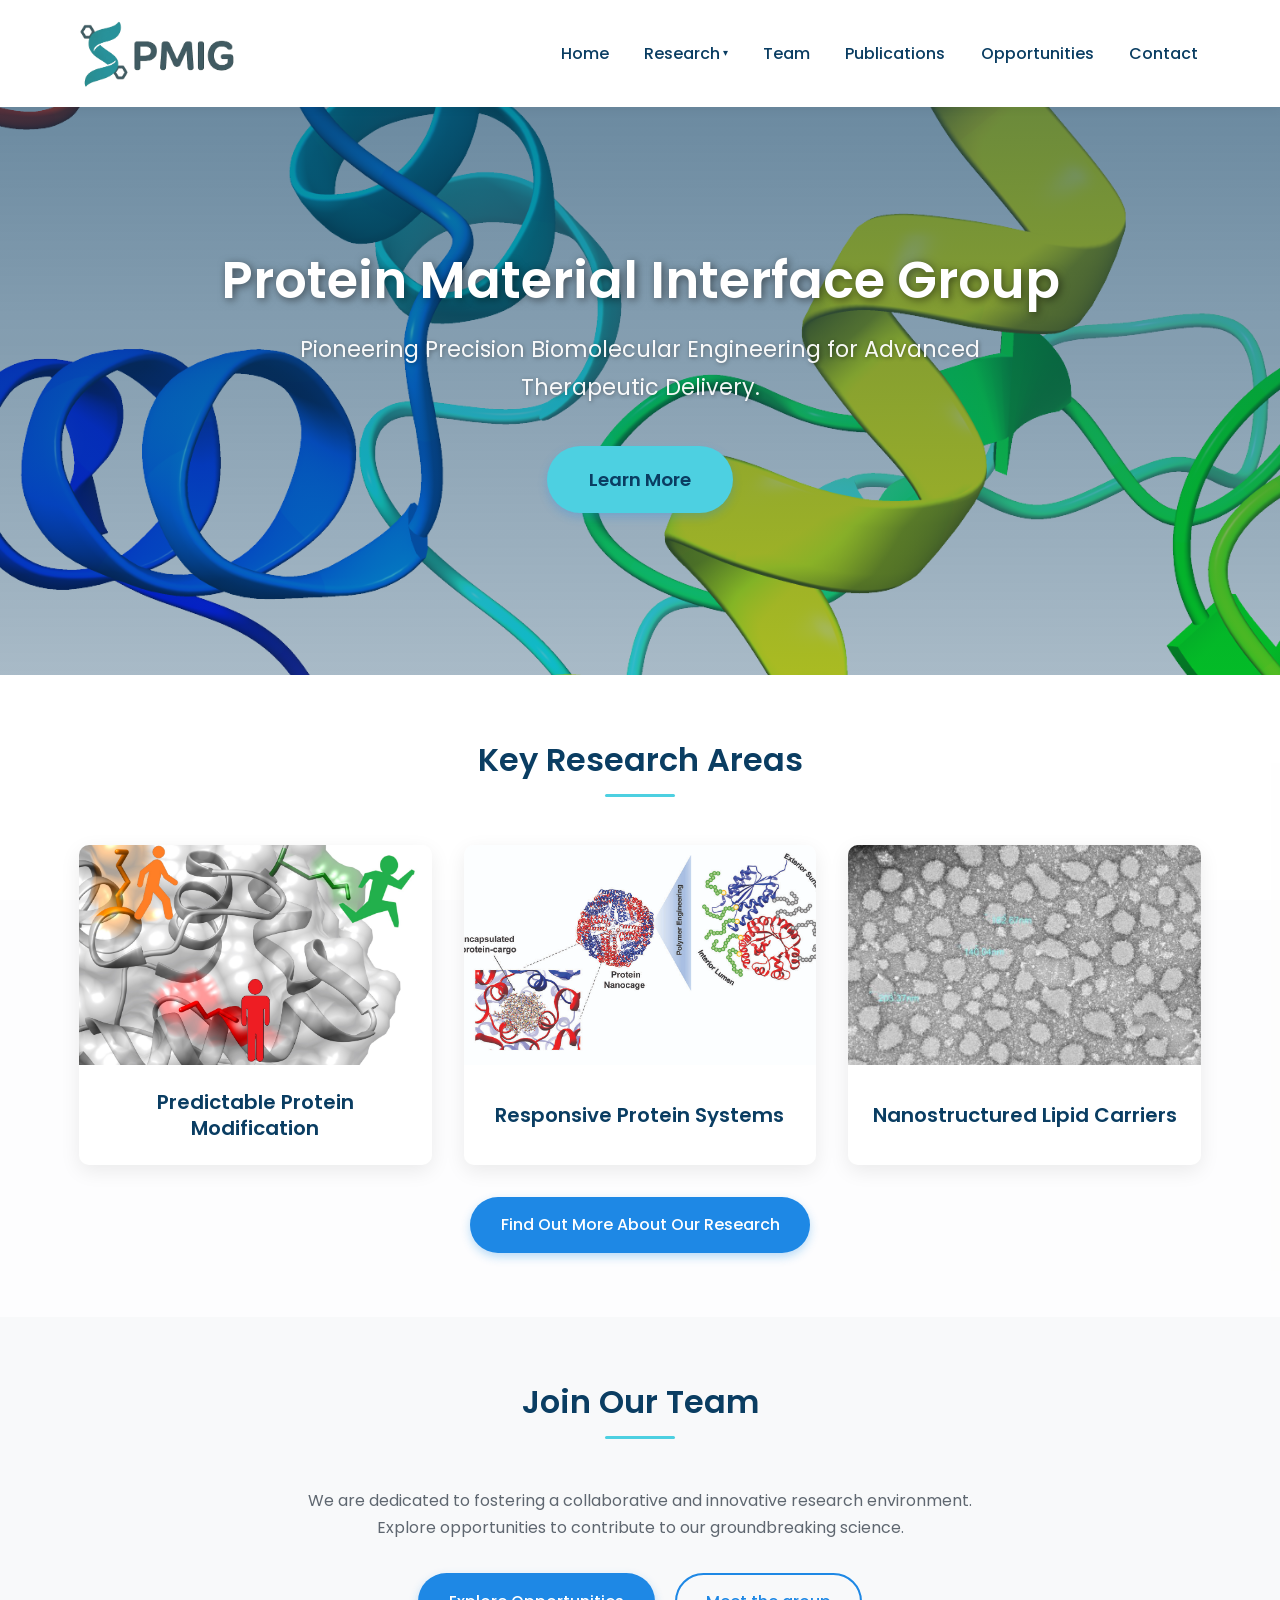
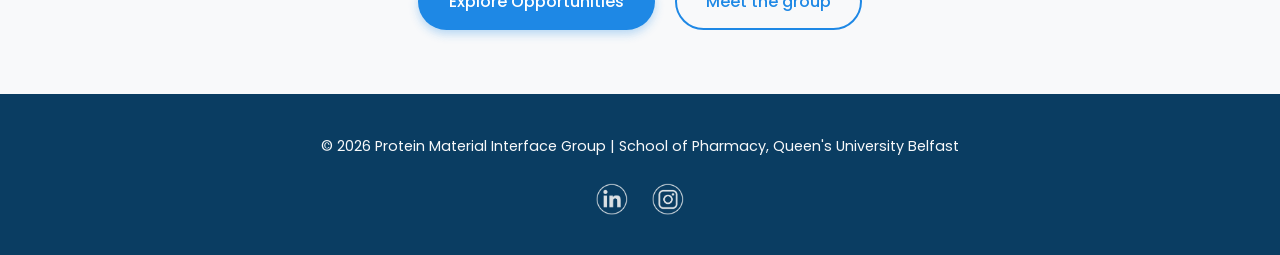
==== commit d9045222: "Update index.html" ====
--- a/index.html
+++ b/index.html
@@ -40,7 +40,7 @@
             <div class="hero-landing-content container">
                 <h1>Protein Material Interface Group</h1>
                 <p>Pioneering Precision Biomolecular Engineering for Advanced Therapeutic Delivery.</p>
-                <a href="research/index.html" class="btn hero-cta">Learn About Our Research</a>
+                <a href="research/index.html" class="btn hero-cta">Learn More</a>
             </div>
         </section>
 
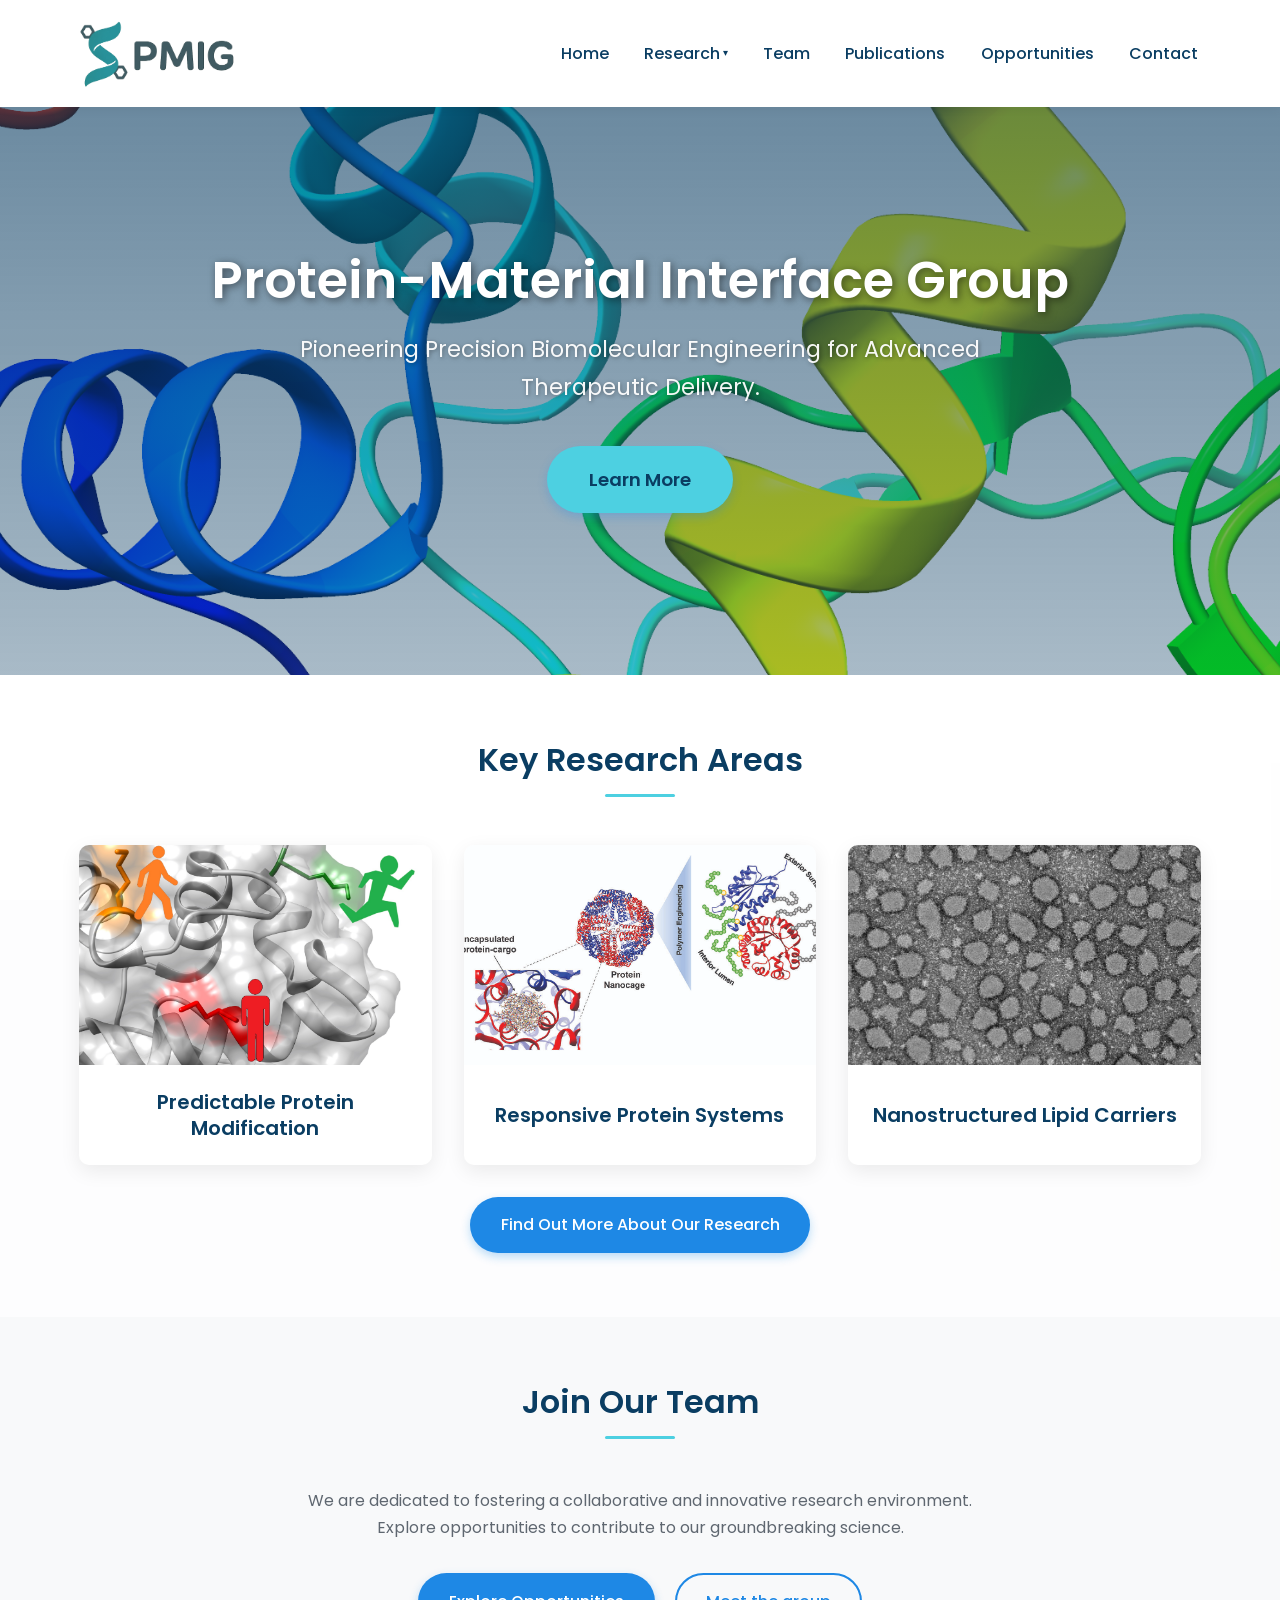
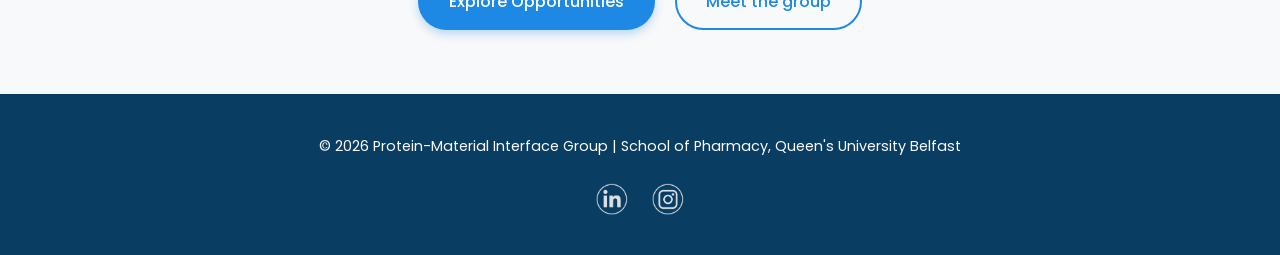
==== commit 7a51385c: "Update index.html" ====
--- a/index.html
+++ b/index.html
@@ -38,7 +38,7 @@
     <main>
         <section class="hero-landing">
             <div class="hero-landing-content container">
-                <h1>Protein Material Interface Group</h1>
+                <h1>Protein-Material Interface Group</h1>
                 <p>Pioneering Precision Biomolecular Engineering for Advanced Therapeutic Delivery.</p>
                 <a href="research/index.html" class="btn hero-cta">Learn More</a>
             </div>
@@ -83,7 +83,7 @@
 
     <footer class="site-footer">
     <div class="container">
-        <p>© <span id="currentYear"></span> Protein Material Interface Group | School of Pharmacy, Queen's University Belfast</p>
+        <p>© <span id="currentYear"></span> Protein-Material Interface Group | School of Pharmacy, Queen's University Belfast</p>
         <div class="social-links">
             <a href="https://www.linkedin.com/in/sheilizacarmali/" target="_blank" rel="noopener noreferrer" aria-label="LinkedIn Profile">
                 <img src="images/linkedin.png" alt="LinkedIn">
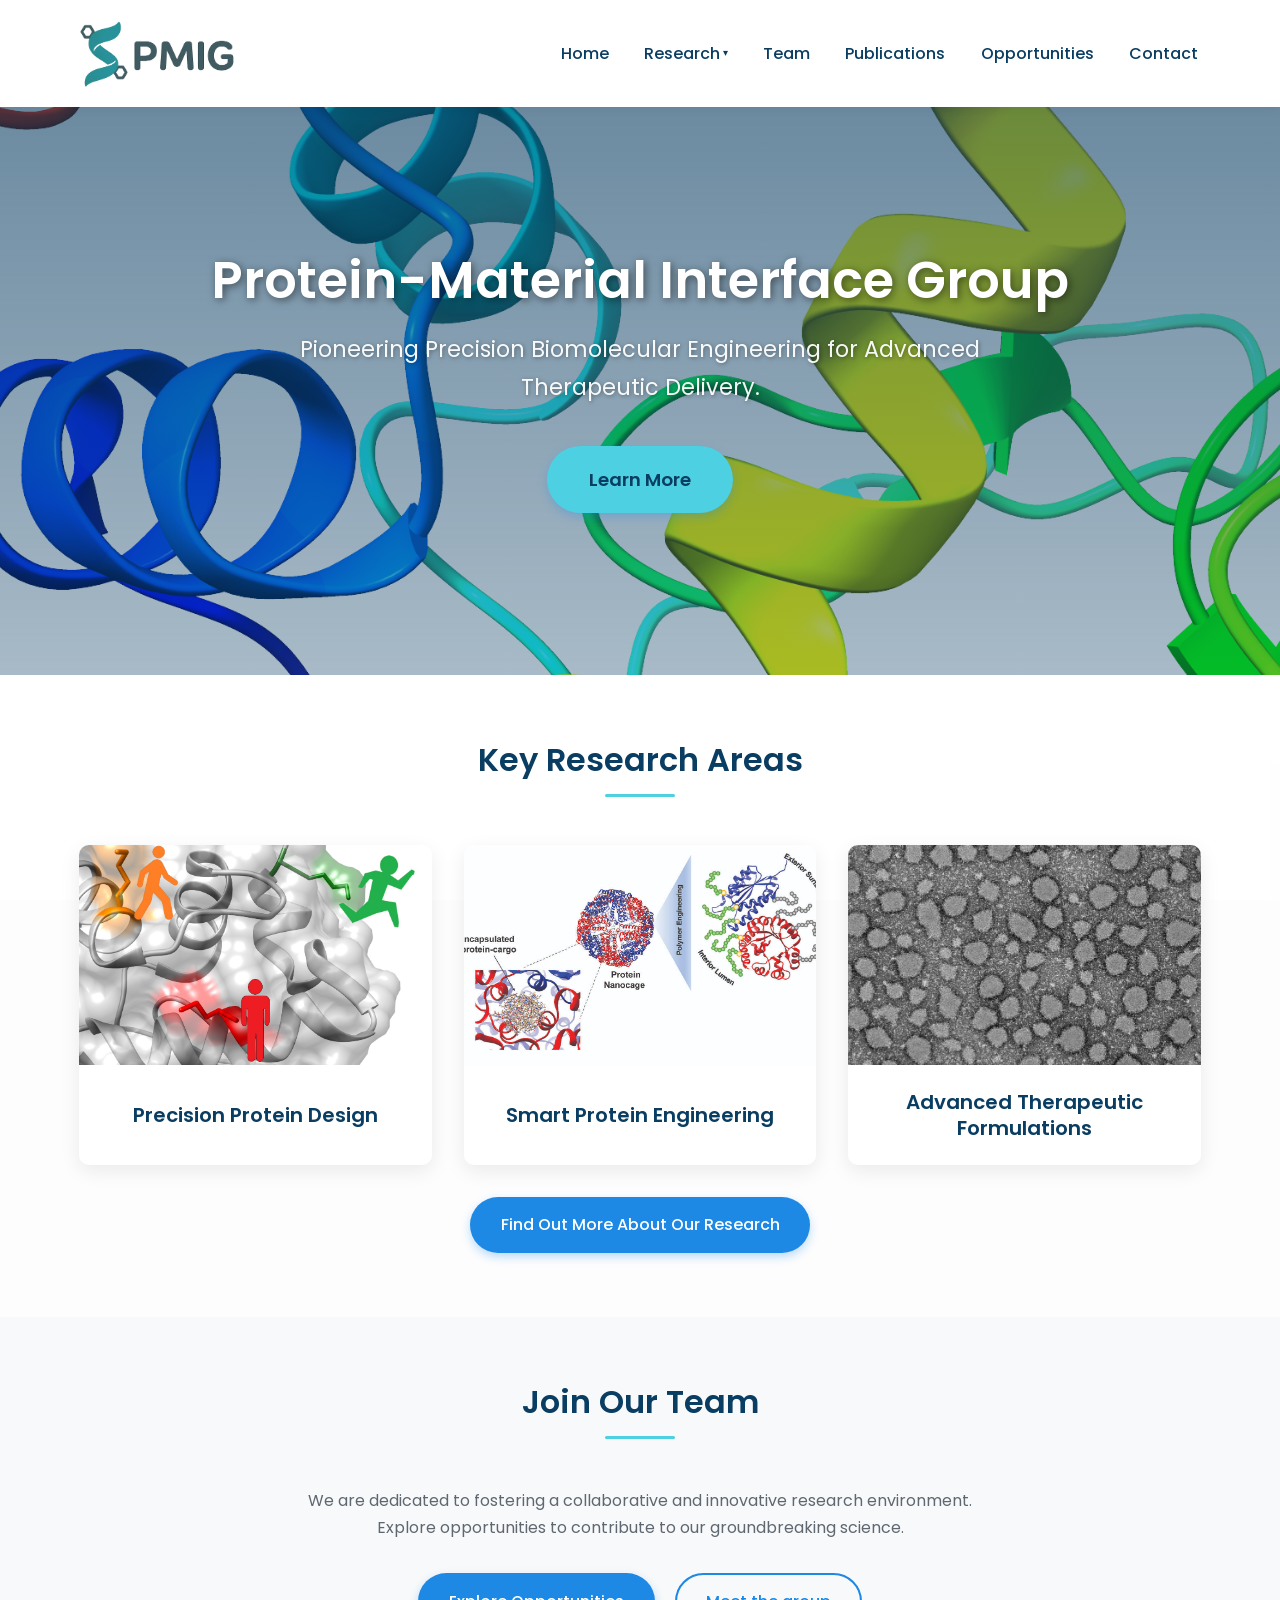
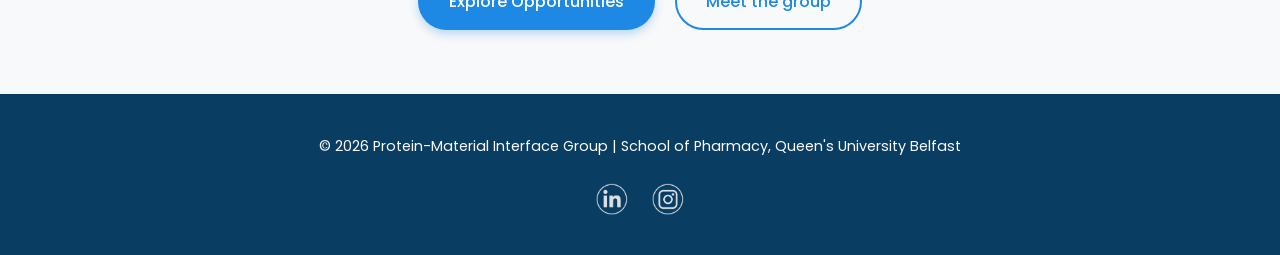
==== commit b121bff2: "Update index.html" ====
--- a/index.html
+++ b/index.html
@@ -50,15 +50,15 @@
                 <div class="grid grid-cols-3 research-highlight-grid">
                     <div class="research-highlight-card">
                         <img src="images/research-highlight-bioconjugation.jpg" alt="Predictable Protein-Polymer Bioconjugation illustration">
-                        <h3>Predictable Protein Modification</h3>
+                        <h3>Precision Protein Design</h3>
                     </div>
                     <div class="research-highlight-card">
                         <img src="images/research-highlight-responsive.jpg" alt="Responsive Protein Systems illustration">
-                        <h3>Responsive Protein Systems</h3>
+                        <h3>Smart Protein Engineering</h3>
                     </div>
                     <div class="research-highlight-card">
                         <img src="images/research-highlight-nanocarriers.jpg" alt="Nanostructured Therapeutic Carriers illustration">
-                        <h3>Nanostructured Lipid Carriers</h3>
+                        <h3>Advanced Therapeutic Formulations</h3>
                     </div>
                 </div>
                 <div class="text-center mt-2">
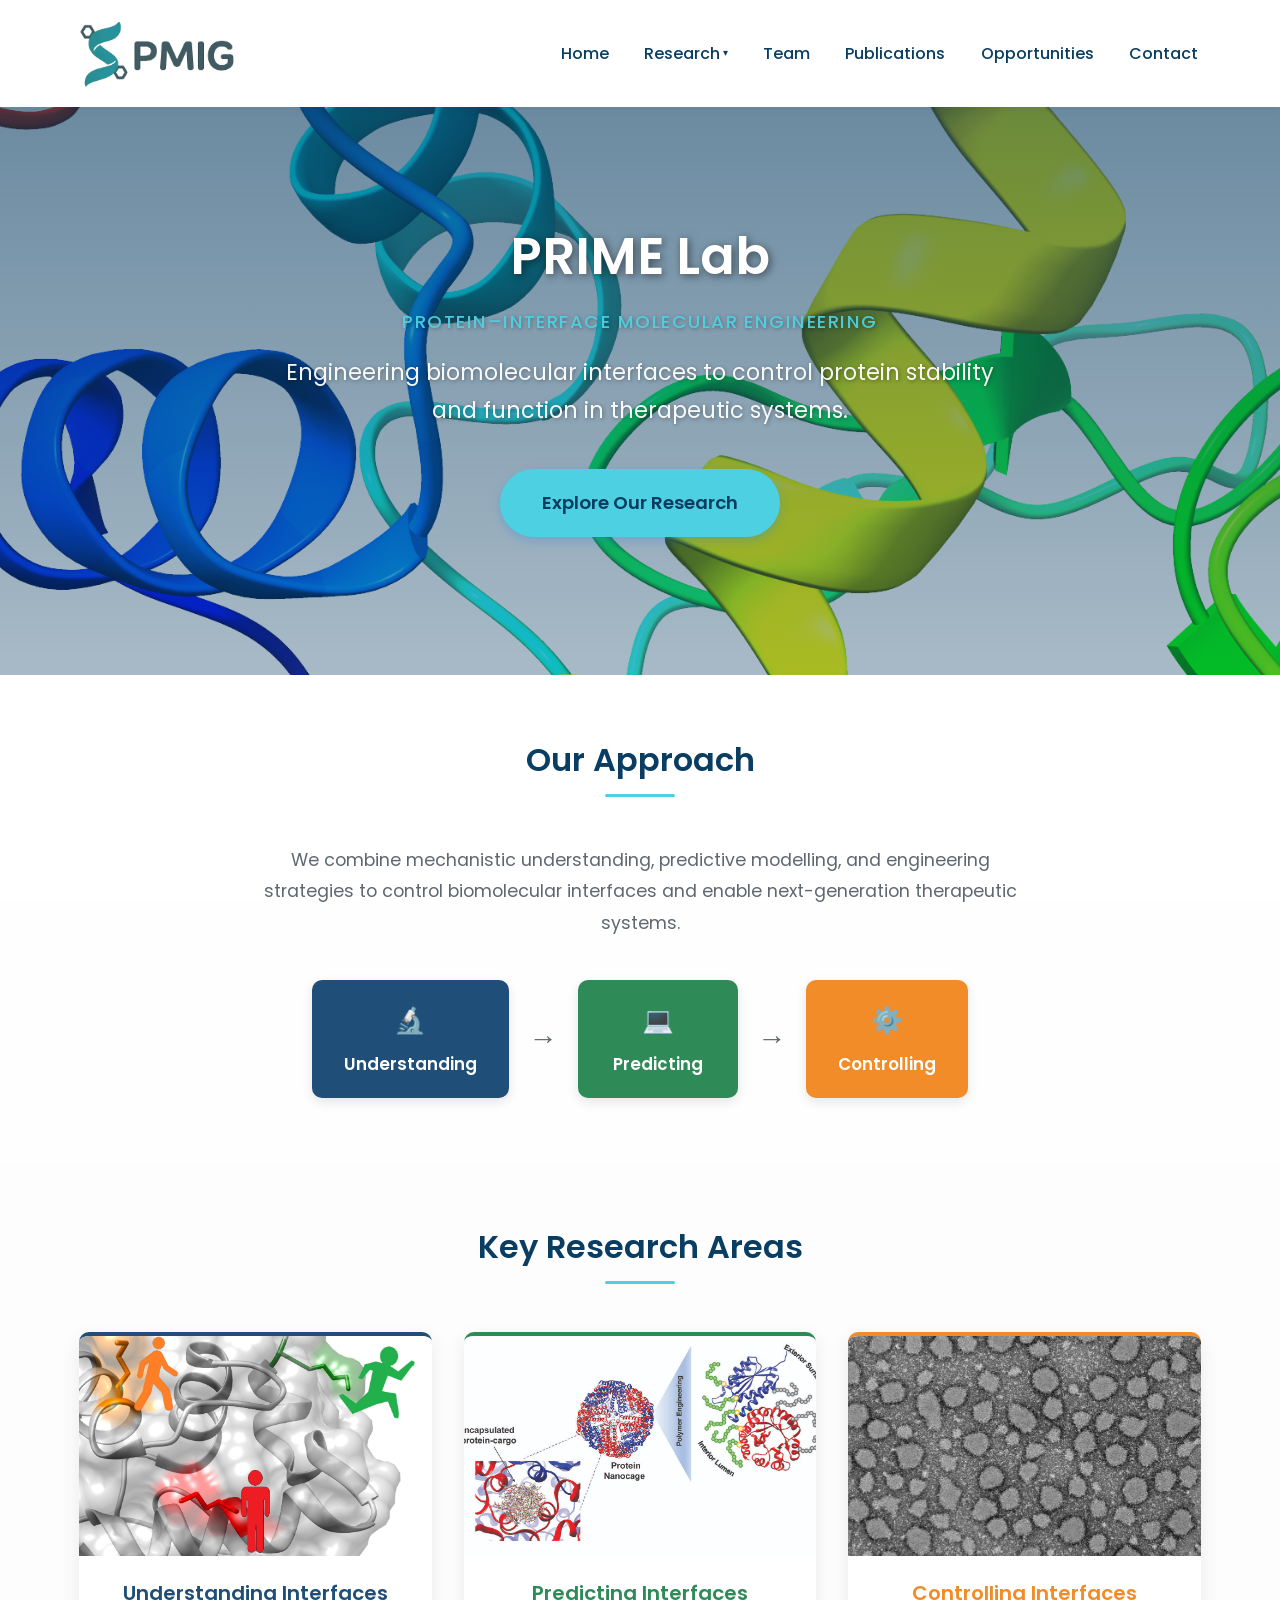
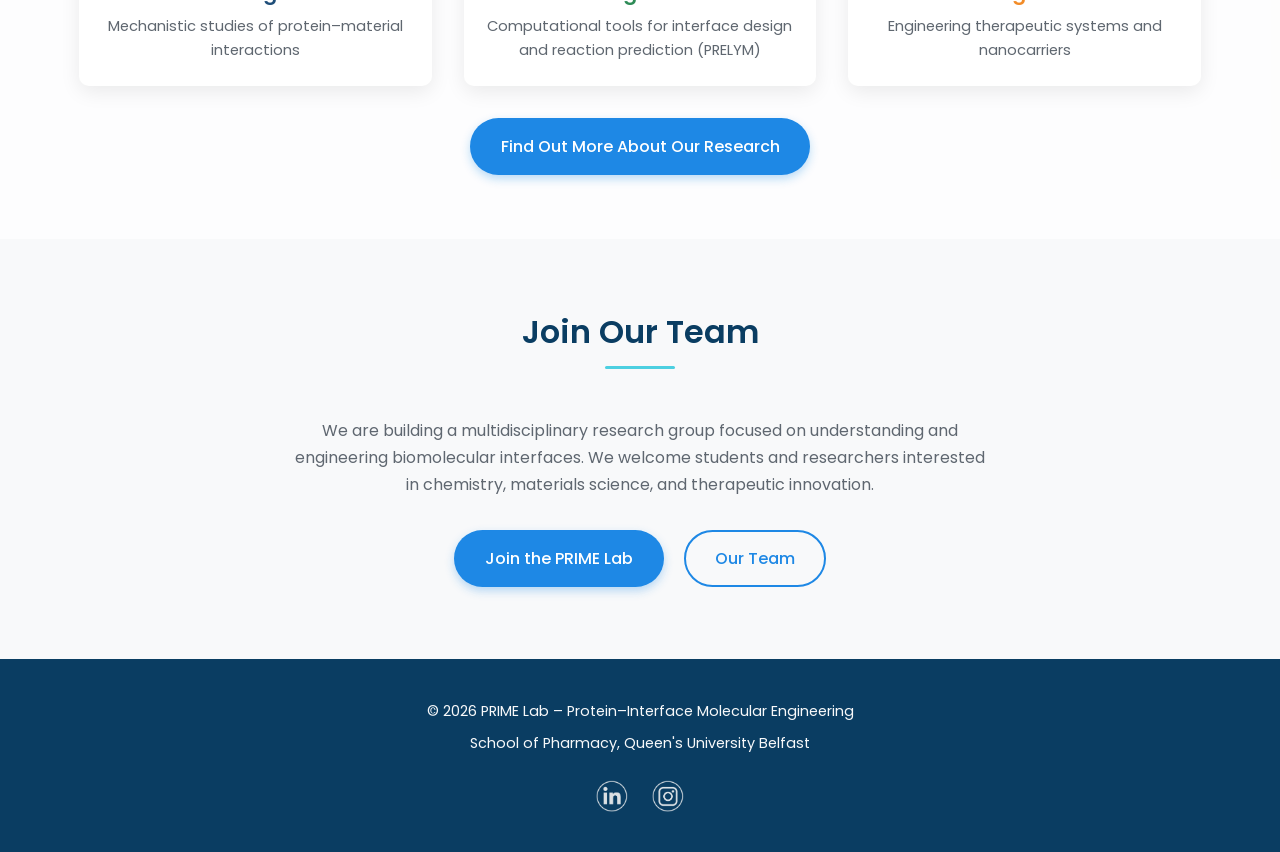
==== commit 99a4c2ab: "update" ====
--- a/index.html
+++ b/index.html
@@ -3,7 +3,7 @@
 <head>
     <meta charset="UTF-8">
     <meta name="viewport" content="width=device-width, initial-scale=1.0">
-    <title>Protein Material Interface Group</title>
+    <title>PRIME Lab – Protein–Interface Molecular Engineering</title>
     <link href="https://fonts.googleapis.com/css2?family=Poppins:wght@400;500;600;700&display=swap" rel="stylesheet">
     
    <link rel="shortcut icon" type="image/ico" href="images/favicon.ico"/>
@@ -14,7 +14,7 @@
     <header class="site-header">
     <div class="container">
         <a href="index.html" class="logo">
-    <img src="images/PMIG Logo Colour.png" alt="PMIG - Protein-Material Interface Group Logo">
+    <img src="images/PMIG Logo Colour.png" alt="PRIME Lab – Protein–Interface Molecular Engineering Logo">
 </a>
         <nav class="main-nav">
     <ul>
@@ -38,9 +38,33 @@
     <main>
         <section class="hero-landing">
             <div class="hero-landing-content container">
-                <h1>Protein-Material Interface Group</h1>
-                <p>Pioneering Precision Biomolecular Engineering for Advanced Therapeutic Delivery.</p>
-                <a href="research/index.html" class="btn hero-cta">Learn More</a>
+                <h1>PRIME Lab</h1>
+                <p class="hero-subtitle">Protein–Interface Molecular Engineering</p>
+                <p>Engineering biomolecular interfaces to control protein stability and function in therapeutic systems.</p>
+                <a href="research/index.html" class="btn hero-cta">Explore Our Research</a>
+            </div>
+        </section>
+
+        <section class="section our-approach-section">
+            <div class="container text-center">
+                <h2 class="section-title">Our Approach</h2>
+                <p class="our-approach-text">We combine mechanistic understanding, predictive modelling, and engineering strategies to control biomolecular interfaces and enable next-generation therapeutic systems.</p>
+                <div class="approach-pillars">
+                    <div class="approach-pillar pillar-blue">
+                        <span class="pillar-icon">🔬</span>
+                        <span>Understanding</span>
+                    </div>
+                    <div class="approach-arrow">→</div>
+                    <div class="approach-pillar pillar-green">
+                        <span class="pillar-icon">💻</span>
+                        <span>Predicting</span>
+                    </div>
+                    <div class="approach-arrow">→</div>
+                    <div class="approach-pillar pillar-orange">
+                        <span class="pillar-icon">⚙️</span>
+                        <span>Controlling</span>
+                    </div>
+                </div>
             </div>
         </section>
 
@@ -48,17 +72,26 @@
             <div class="container">
                 <h2 class="section-title">Key Research Areas</h2>
                 <div class="grid grid-cols-3 research-highlight-grid">
-                    <div class="research-highlight-card">
-                        <img src="images/research-highlight-bioconjugation.jpg" alt="Predictable Protein-Polymer Bioconjugation illustration">
-                        <h3>Precision Protein Design</h3>
+                    <div class="research-highlight-card card-accent-blue">
+                        <img src="images/research-highlight-bioconjugation.jpg" alt="Understanding biomolecular interfaces illustration">
+                        <div class="card-body">
+                            <h3>Understanding Interfaces</h3>
+                            <p class="card-desc">Mechanistic studies of protein–material interactions</p>
+                        </div>
                     </div>
-                    <div class="research-highlight-card">
-                        <img src="images/research-highlight-responsive.jpg" alt="Responsive Protein Systems illustration">
-                        <h3>Smart Protein Engineering</h3>
+                    <div class="research-highlight-card card-accent-green">
+                        <img src="images/research-highlight-responsive.jpg" alt="Predicting interfaces with computational tools illustration">
+                        <div class="card-body">
+                            <h3>Predicting Interfaces</h3>
+                            <p class="card-desc">Computational tools for interface design and reaction prediction (PRELYM)</p>
+                        </div>
                     </div>
-                    <div class="research-highlight-card">
-                        <img src="images/research-highlight-nanocarriers.jpg" alt="Nanostructured Therapeutic Carriers illustration">
-                        <h3>Advanced Therapeutic Formulations</h3>
+                    <div class="research-highlight-card card-accent-orange">
+                        <img src="images/research-highlight-nanocarriers.jpg" alt="Controlling interfaces in therapeutic systems illustration">
+                        <div class="card-body">
+                            <h3>Controlling Interfaces</h3>
+                            <p class="card-desc">Engineering therapeutic systems and nanocarriers</p>
+                        </div>
                     </div>
                 </div>
                 <div class="text-center mt-2">
@@ -71,10 +104,10 @@
             <div class="container text-center">
                 <h2 class="section-title">Join Our Team</h2>
                 <p style="max-width: 700px; margin-left: auto; margin-right: auto; margin-bottom: 2rem;">
-                    We are dedicated to fostering a collaborative and innovative research environment. Explore opportunities to contribute to our groundbreaking science.
+                    We are building a multidisciplinary research group focused on understanding and engineering biomolecular interfaces. We welcome students and researchers interested in chemistry, materials science, and therapeutic innovation.
                 </p>
-                <a href="opportunities.html" class="btn">Explore Opportunities</a>
-                <a href="team.html" class="btn btn-outline" style="margin-left: 1rem;">Meet the group</a>
+                <a href="opportunities.html" class="btn">Join the PRIME Lab</a>
+                <a href="team.html" class="btn btn-outline" style="margin-left: 1rem;">Our Team</a>
             </div>
         </section>
 
@@ -83,7 +116,8 @@
 
     <footer class="site-footer">
     <div class="container">
-        <p>© <span id="currentYear"></span> Protein-Material Interface Group | School of Pharmacy, Queen's University Belfast</p>
+        <p>© <span id="currentYear"></span> PRIME Lab – Protein–Interface Molecular Engineering</p>
+        <p>School of Pharmacy, Queen's University Belfast</p>
         <div class="social-links">
             <a href="https://www.linkedin.com/in/sheilizacarmali/" target="_blank" rel="noopener noreferrer" aria-label="LinkedIn Profile">
                 <img src="images/linkedin.png" alt="LinkedIn">
--- a/style.css
+++ b/style.css
@@ -11,6 +11,10 @@
     --card-shadow: 0 6px 20px rgba(0, 0, 0, 0.08);
     --card-hover-shadow: 0 10px 30px rgba(0, 0, 0, 0.12);
     --font-main: 'Poppins', 'Segoe UI', Tahoma, Geneva, Verdana, sans-serif;
+    /* PRIME Lab colour palette */
+    --prime-blue: #1f4e79;
+    --prime-green: #2e8b57;
+    --prime-orange: #f28c28;
 }
 
 * {
@@ -333,7 +337,7 @@
 }
 
 .section {
-    padding: 4rem 0;
+    padding: 4.5rem 0;
 }
 .section-bg {
     background-color: #ffffff;
@@ -459,6 +463,63 @@
     box-shadow: 0 8px 20px rgba(255, 255, 255, 0.3);
 }
 
+/* Hero subtitle */
+.hero-subtitle {
+    font-size: 1.15rem !important;
+    font-weight: 500 !important;
+    letter-spacing: 0.08em;
+    text-transform: uppercase;
+    color: var(--accent-color) !important;
+    margin-bottom: 1rem !important;
+    opacity: 0.95;
+}
+
+/* Our Approach Section */
+.our-approach-section {
+    background-color: rgba(255, 255, 255, 0.85);
+    padding: 4rem 0;
+}
+.our-approach-text {
+    max-width: 780px;
+    margin: 0 auto 2.5rem auto;
+    font-size: 1.1rem;
+    color: var(--medium-text);
+    line-height: 1.8;
+}
+.approach-pillars {
+    display: flex;
+    justify-content: center;
+    align-items: center;
+    gap: 1rem;
+    flex-wrap: wrap;
+    margin-top: 1rem;
+}
+.approach-pillar {
+    display: flex;
+    flex-direction: column;
+    align-items: center;
+    gap: 0.5rem;
+    padding: 1.2rem 2rem;
+    border-radius: 10px;
+    font-weight: 600;
+    font-size: 1.05rem;
+    color: #fff;
+    min-width: 160px;
+    box-shadow: 0 4px 12px rgba(0,0,0,0.1);
+}
+.approach-pillar .pillar-icon {
+    font-size: 1.6rem;
+}
+.pillar-blue  { background-color: var(--prime-blue); }
+.pillar-green { background-color: var(--prime-green); }
+.pillar-orange { background-color: var(--prime-orange); }
+.approach-arrow {
+    font-size: 1.8rem;
+    color: var(--medium-text);
+    font-weight: 300;
+    padding: 0 0.25rem;
+}
+
 .research-highlights {
     padding: 4rem 0;
     background-color: rgba(255, 255, 255, 0.7);
@@ -507,6 +568,37 @@
     background-color: var(--primary-color);
     color: var(--light-text);
 }
+
+/* Research card body & description */
+.research-highlight-card .card-body {
+    padding: 1.5rem 1.2rem;
+    flex-grow: 1;
+    display: flex;
+    flex-direction: column;
+    align-items: center;
+    justify-content: center;
+}
+.research-highlight-card h3 {
+    padding: 0;
+    min-height: auto;
+    margin-bottom: 0.6rem;
+}
+.research-highlight-card .card-desc {
+    font-size: 0.92rem;
+    color: var(--medium-text);
+    text-align: center;
+    margin: 0;
+    line-height: 1.6;
+}
+
+/* Card colour accents – top border */
+.card-accent-blue  { border-top: 4px solid var(--prime-blue); }
+.card-accent-green { border-top: 4px solid var(--prime-green); }
+.card-accent-orange { border-top: 4px solid var(--prime-orange); }
+
+.card-accent-blue  h3 { color: var(--prime-blue); }
+.card-accent-green h3 { color: var(--prime-green); }
+.card-accent-orange h3 { color: var(--prime-orange); }
 
 /* --- Funders Section --- */
 .funders-section {
@@ -832,6 +924,10 @@
     .section { padding: 3rem 0; }
     .section-title { font-size: 1.8rem; margin-bottom: 2rem;}
     
+    .approach-pillars { gap: 0.75rem; }
+    .approach-pillar { padding: 1rem 1.5rem; min-width: 130px; font-size: 0.95rem; }
+    .approach-arrow { font-size: 1.4rem; }
+
     .site-footer { padding: 2rem 0; }
     .social-links { margin-top: 1rem; gap: 1rem; }
     .social-links img { width: 28px; height: 28px; }
